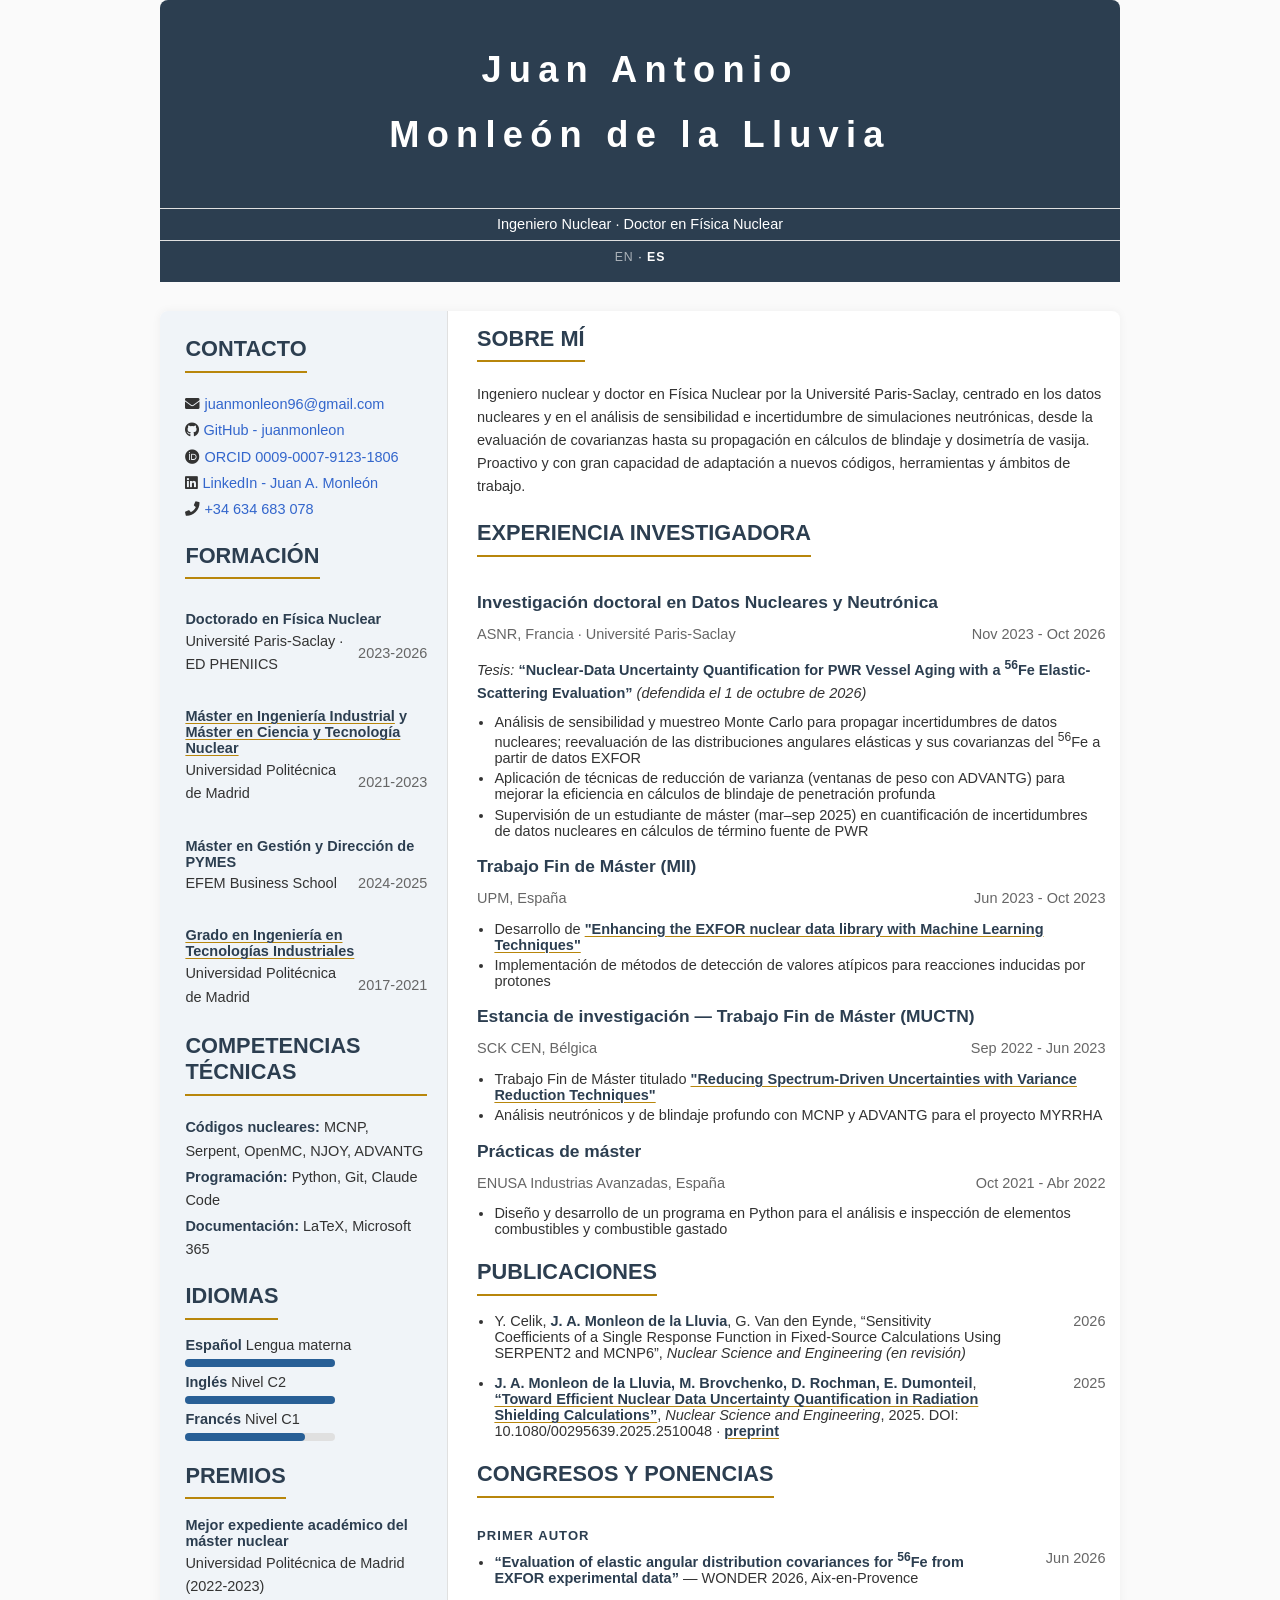
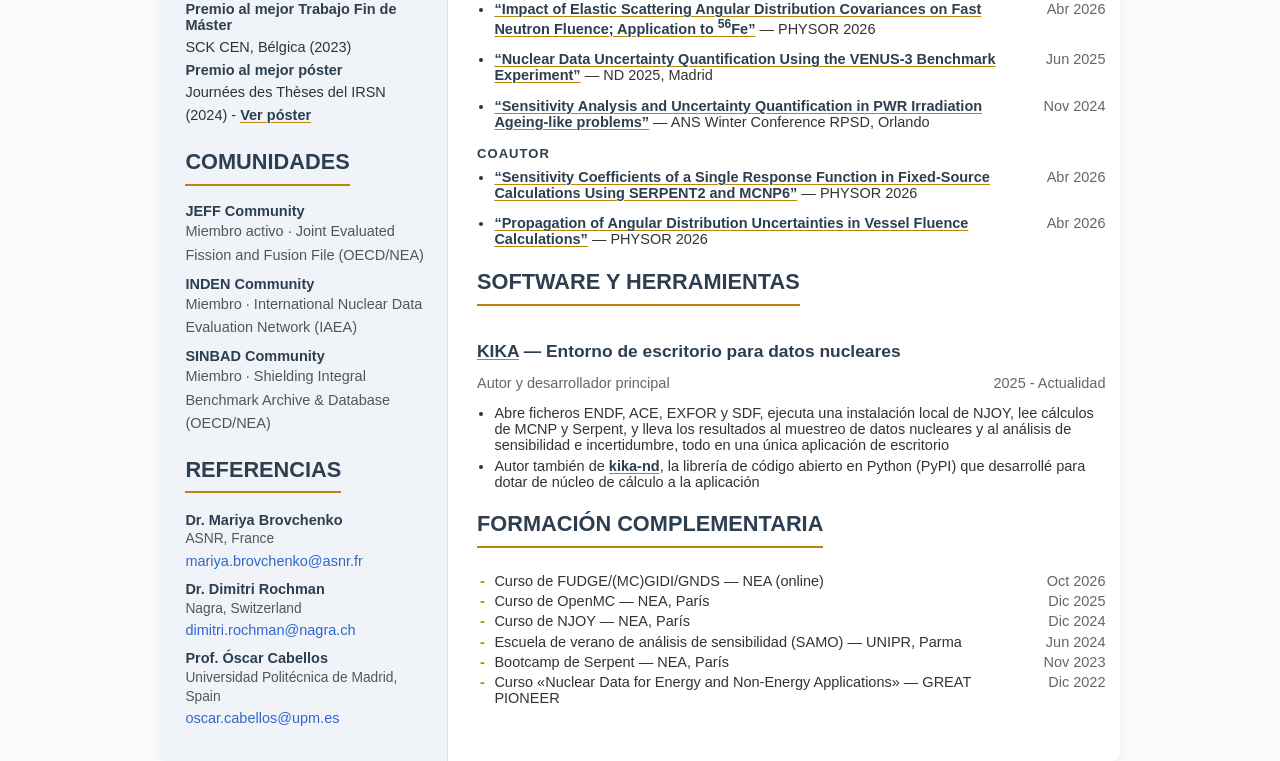
==== index.es.html @ 03c37a69 "Add NSE paper under review and NEA FUDGE course; fix 2025 paper title - Add the SERPENT2 sensitivity" ====
<!DOCTYPE html>
<html lang="es">
	<head>
		<meta charset="utf-8">
		<meta name="viewport" content="width=device-width, initial-scale=1">
		<link href="style.css" rel="stylesheet">
        <link rel="stylesheet" href="https://cdnjs.cloudflare.com/ajax/libs/font-awesome/5.15.4/css/all.min.css">
		<title>Juan Antonio Monleón &ndash; Currículum</title>
	</head>

	<body>
		<header id="header">
			<!-- resume header with your name and title -->
			<h1>
                <strong>Juan Antonio</strong><br>
                Monleón de la Lluvia
            </h1>
			<hr>
			Ingeniero Nuclear &middot; Doctor en Física Nuclear
			<hr>
			<p class="lang-switch no-print"><a href="index.html">EN</a> &middot; <span class="current">ES</span></p>
		</header>
		<main>
			<article id="mainLeft">
				 <section class="contact-section">
					<h2>CONTACTO</h2>
					<p>
						<i class="fa fa-envelope" aria-hidden="true"></i>
						<a href="mailto:juanmonleon96@gmail.com" class="contact-link">juanmonleon96@gmail.com</a>
					</p>
					<p>
						<i class="fab fa-github" aria-hidden="true"></i>
						<a href="https://github.com/juanmonleon" class="contact-link">GitHub - juanmonleon</a>
					</p>
					<p>
						<i class="fab fa-orcid" aria-hidden="true"></i>
						<a href="https://orcid.org/0009-0007-9123-1806" target="_blank" class="contact-link">ORCID 0009-0007-9123-1806</a>
					</p>
					<p>
						<i class="fab fa-linkedin" aria-hidden="true"></i>
						<a href="https://linkedin.com/in/juanantonio-monleondelalluvia" class="contact-link">LinkedIn - Juan A. Monleón</a>
					</p>
					<p>
						<i class="fas fa-phone" aria-hidden="true"></i>
						<a href="tel:+34634683078" class="contact-link">+34 634 683 078</a>
					</p>
				</section>				
                <section class="education-section">
					<h2>FORMACIÓN</h2>
					<div class="education-entry">
						<div class="education-content">
							<h3>Doctorado en Física Nuclear</h3>
							<div class="university-line">
								<p>Universit&eacute; Paris-Saclay &middot; ED PHENIICS</p>
								<p class="education-date">2023-2026</p>
							</div>
						</div>
					</div>

					<div class="education-entry">
						<div class="education-content">
							<h3><a href="files/Monleon_Master_MII_UPM.pdf" target="_blank" class="publication-link">Máster en Ingeniería Industrial</a> y <a href="files/Monleon_Master_MUCTN_UPM.pdf" target="_blank" class="publication-link">Máster en Ciencia y Tecnología Nuclear</a></h3>
							<div class="university-line">
								<p>Universidad Politécnica de Madrid</p>
								<p class="education-date">2021-2023</p>
							</div>
						</div>
					</div>
					
					<div class="education-entry">
						<div class="education-content">
							<h3>Máster en Gestión y Dirección de PYMES</h3>
							<div class="university-line">
								<p>EFEM Business School</p>
								<p class="education-date">2024-2025</p>
							</div>
						</div>
					</div>

					<div class="education-entry">
						<div class="education-content">
							<h3><a href="files/Monleon_Bachelor_GITI_UPM.pdf" target="_blank" class="publication-link">Grado en Ingeniería en Tecnologías Industriales</a></h3>
							<div class="university-line">
								<p>Universidad Politécnica de Madrid</p>
								<p class="education-date">2017-2021</p>
							</div>
						</div>
					</div>
				</section>    
				 <section class="software-section">
					<h2>COMPETENCIAS TÉCNICAS</h2>
					<div class="skills-list">
						<p><strong>Códigos nucleares:</strong> MCNP, Serpent, OpenMC, NJOY, ADVANTG</p>
						<p><strong>Programación:</strong> Python, Git, Claude Code</p>
						<p><strong>Documentación:</strong> LaTeX, Microsoft 365</p>
					</div>
				</section>
                <section class="languages-section">
                    <h2>IDIOMAS</h2>
                    <div class="language-item">
                        <span class="language"><strong>Español</strong></span>
                        <span class="language-level">Lengua materna</span>
                        <div class="language-bar">
                            <div class="language-fill" style="width: 100%;"></div>
                        </div>
                    </div>
                    <div class="language-item">
                        <span class="language"><strong>Inglés</strong></span>
                        <span class="language-level">Nivel C2</span>
                        <div class="language-bar">
                            <div class="language-fill" style="width: 100%;"></div>
                        </div>
                    </div>
                    <div class="language-item">
                        <span class="language"><strong>Francés</strong></span>
                        <span class="language-level">Nivel C1</span>
                        <div class="language-bar">
                            <div class="language-fill" style="width: 80%;"></div>
                        </div>
                    </div>
                </section>        
                <section class="awards-section">
                    <h2>PREMIOS</h2>
                    <div class="award-entry">
                        <span class="award-title"><strong>Mejor expediente académico del máster nuclear</strong></span>
                        <p class="award-info">Universidad Politécnica de Madrid (2022-2023)</p>
                    </div>
                    <div class="award-entry">
                        <span class="award-title"><strong>Premio al mejor Trabajo Fin de Máster</strong></span>
                        <p class="award-info">SCK CEN, Bélgica (2023)</p>
                    </div>
                    <div class="award-entry">
                        <span class="award-title"><strong>Premio al mejor póster</strong></span>
                        <p class="award-info">Journées des Thèses del IRSN (2024) - <a href="files/Monleon_2024_JdT_poster.pdf" target="_blank" class="publication-link">Ver póster</a></p>
                    </div>
                </section>
                <section class="community-section">
                    <h2>COMUNIDADES</h2>
                    <div class="community-entry">
                        <span class="community-title"><strong>JEFF Community</strong></span>
                        <p class="community-info">Miembro activo &middot; Joint Evaluated Fission and Fusion File (OECD/NEA)</p>
                    </div>
                    <div class="community-entry">
                        <span class="community-title"><strong>INDEN Community</strong></span>
                        <p class="community-info">Miembro &middot; International Nuclear Data Evaluation Network (IAEA)</p>
                    </div>
                    <div class="community-entry">
                        <span class="community-title"><strong>SINBAD Community</strong></span>
                        <p class="community-info">Miembro &middot; Shielding Integral Benchmark Archive &amp; Database (OECD/NEA)</p>
                    </div>
                </section>
                <section class="references-section">
                    <h2>REFERENCIAS</h2>
                    <div class="reference-entry">
                        <p class="reference-name"><strong>Dr. Mariya Brovchenko</strong></p>
                        <p class="reference-affiliation">ASNR, France</p>
                        <p class="reference-email"><a href="mailto:mariya.brovchenko@asnr.fr" class="contact-link">mariya.brovchenko@asnr.fr</a></p>
                    </div>
                    <div class="reference-entry">
                        <p class="reference-name"><strong>Dr. Dimitri Rochman</strong></p>
                        <p class="reference-affiliation">Nagra, Switzerland</p>
                        <p class="reference-email"><a href="mailto:dimitri.rochman@nagra.ch" class="contact-link">dimitri.rochman@nagra.ch</a></p>
                    </div>
                    <div class="reference-entry">
                        <p class="reference-name"><strong>Prof. Óscar Cabellos</strong></p>
                        <p class="reference-affiliation">Universidad Politécnica de Madrid, Spain</p>
                        <p class="reference-email"><a href="mailto:oscar.cabellos@upm.es" class="contact-link">oscar.cabellos@upm.es</a></p>
                    </div>
                </section>
			</article>
			<article id="mainRight">
				<section class="about-section">
					<h2>SOBRE MÍ</h2>
					<div class="about-entry">
						 <p>Ingeniero nuclear y doctor en Física Nuclear por la Universit&eacute; Paris-Saclay, centrado en los datos nucleares y en el análisis de sensibilidad e incertidumbre de simulaciones neutrónicas, desde la evaluación de covarianzas hasta su propagación en cálculos de blindaje y dosimetría de vasija. Proactivo y con gran capacidad de adaptación a nuevos códigos, herramientas y ámbitos de trabajo.</p>
					</div>
				</section>
				<section class="work-experience-section">
					<h2>EXPERIENCIA INVESTIGADORA</h2>
					<div class="work-entry">
						<h3>Investigación doctoral en Datos Nucleares y Neutrónica</h3>
						<div class="institution-line">
							<span class="institution-name">ASNR, Francia &middot; Universit&eacute; Paris-Saclay</span>
							<span class="institution-date">Nov 2023 - Oct 2026</span>
						</div>
						<p class="thesis-title"><em>Tesis:</em> <strong>&ldquo;Nuclear-Data Uncertainty Quantification for PWR Vessel Aging with a <sup>56</sup>Fe Elastic-Scattering Evaluation&rdquo;</strong> <em>(defendida el 1 de octubre de 2026)</em></p>
						<ul>
							<li>Análisis de sensibilidad y muestreo Monte Carlo para propagar incertidumbres de datos nucleares; reevaluación de las distribuciones angulares elásticas y sus covarianzas del <sup>56</sup>Fe a partir de datos EXFOR</li>
							<li>Aplicación de técnicas de reducción de varianza (ventanas de peso con ADVANTG) para mejorar la eficiencia en cálculos de blindaje de penetración profunda</li>
							<li>Supervisión de un estudiante de máster (mar–sep 2025) en cuantificación de incertidumbres de datos nucleares en cálculos de término fuente de PWR</li>
						</ul>

						<h3>Trabajo Fin de Máster (MII)</h3>
						<div class="institution-line">
							<span class="institution-name">UPM, España</span>
							<span class="institution-date">Jun 2023 - Oct 2023</span>
						</div>
						<ul>
                            <li>Desarrollo de <strong><a href="files/Monleon_2023_MasterResearch_UPM.pdf" target="_blank" class="publication-link">"Enhancing the EXFOR nuclear data library with Machine Learning Techniques"</a></strong></li>
						    <li>Implementación de métodos de detección de valores atípicos para reacciones inducidas por protones</li>
						</ul>

						<h3>Estancia de investigación &mdash; Trabajo Fin de Máster (MUCTN)</h3>
						<div class="institution-line">
							<span class="institution-name">SCK CEN, Bélgica</span>
							<span class="institution-date">Sep 2022 - Jun 2023</span>
						</div>
						<ul>
							<li>Trabajo Fin de Máster titulado <strong><a href="files/Monleon_2023_MasterThesis_SCK-CEN.pdf" target="_blank" class="publication-link">"Reducing Spectrum-Driven Uncertainties with Variance Reduction Techniques"</a></strong></li>
                            <li>Análisis neutrónicos y de blindaje profundo con MCNP y ADVANTG para el proyecto MYRRHA</li>
						</ul>

						<h3>Prácticas de máster</h3>
						<div class="institution-line">
							<span class="institution-name">ENUSA Industrias Avanzadas, España</span>
							<span class="institution-date">Oct 2021 - Abr 2022</span>
						</div>
						<ul>
							<li>Diseño y desarrollo de un programa en Python para el análisis e inspección de elementos combustibles y combustible gastado</li>
						</ul>
					</div>
				</section>
                <section class="publications-section">
                    <h2>PUBLICACIONES</h2>
                    <div class="publications-entry">
                        <ul class="publications-list">
                            <li>
                                <div class="publication-item">
                                    <div class="publication-content">
                                        Y. Celik, <strong>J. A. Monleon de la Lluvia</strong>, G. Van den Eynde, &ldquo;Sensitivity Coefficients of a Single Response Function in Fixed-Source Calculations Using SERPENT2 and MCNP6&rdquo;, <em>Nuclear Science and Engineering</em> <em>(en revisión)</em>
                                    </div>
                                    <span class="publication-date">2026</span>
                                </div>
                            </li>
                            <li>
                                <div class="publication-item">
                                    <div class="publication-content">
                                        <strong>J. A. Monleon de la Lluvia, M. Brovchenko, D. Rochman, E. Dumonteil</strong>, <a href="https://www.tandfonline.com/doi/full/10.1080/00295639.2025.2510048" target="_blank" class="publication-link">&ldquo;Toward Efficient Nuclear Data Uncertainty Quantification in Radiation Shielding Calculations&rdquo;</a>, <em>Nuclear Science and Engineering</em>, 2025. DOI: 10.1080/00295639.2025.2510048 · <a href="files/Monleon_2025_NSE_preprint.pdf" target="_blank" class="publication-link">preprint</a>
                                    </div>
                                    <span class="publication-date">2025</span>
                                </div>
                            </li>
                        </ul>
                    </div>
                </section>
                <section class="conferences-section">
                    <h2>CONGRESOS Y PONENCIAS</h2>
                    <div class="publications-entry">
                        <p class="subsection-label"><strong>Primer autor</strong></p>
                        <ul class="publications-list">
                            <li>
                                <div class="publication-item">
                                    <div class="publication-content">
                                        <strong>&ldquo;Evaluation of elastic angular distribution covariances for <sup>56</sup>Fe from EXFOR experimental data&rdquo;</strong> — WONDER 2026, Aix-en-Provence
                                    </div>
                                    <span class="publication-date">Jun 2026</span>
                                </div>
                            </li>
                            <li>
                                <div class="publication-item">
                                    <div class="publication-content">
                                        <strong><a href="files/Monleon_2026_PHYSOR_elastic-covariances.pdf" target="_blank" class="publication-link">&ldquo;Impact of Elastic Scattering Angular Distribution Covariances on Fast Neutron Fluence; Application to <sup>56</sup>Fe&rdquo;</a></strong> — PHYSOR 2026
                                    </div>
                                    <span class="publication-date">Abr 2026</span>
                                </div>
                            </li>
                            <li>
                                <div class="publication-item">
                                    <div class="publication-content">
                                        <strong><a href="files/Monleon_2025_ND_conference.pdf" target="_blank" class="publication-link">&ldquo;Nuclear Data Uncertainty Quantification Using the VENUS-3 Benchmark Experiment&rdquo;</a></strong> — ND 2025, Madrid
                                    </div>
                                    <span class="publication-date">Jun 2025</span>
                                </div>
                            </li>
                            <li>
                                <div class="publication-item">
                                    <div class="publication-content">
                                        <strong><a href="files/Monleon_2024_RPSD_conference.pdf" target="_blank" class="publication-link">&ldquo;Sensitivity Analysis and Uncertainty Quantification in PWR Irradiation Ageing-like problems&rdquo;</a></strong> — ANS Winter Conference RPSD, Orlando
                                    </div>
                                    <span class="publication-date">Nov 2024</span>
                                </div>
                            </li>
                        </ul>
                        <p class="subsection-label"><strong>Coautor</strong></p>
                        <ul class="publications-list">
                            <li>
                                <div class="publication-item">
                                    <div class="publication-content">
                                        <a href="files/Monleon_2026_PHYSOR_sensitivity-coefficients.pdf" target="_blank" class="publication-link">&ldquo;Sensitivity Coefficients of a Single Response Function in Fixed-Source Calculations Using SERPENT2 and MCNP6&rdquo;</a> — PHYSOR 2026
                                    </div>
                                    <span class="publication-date">Abr 2026</span>
                                </div>
                            </li>
                            <li>
                                <div class="publication-item">
                                    <div class="publication-content">
                                        <a href="files/Monleon_2026_PHYSOR_angular-uncertainties.pdf" target="_blank" class="publication-link">&ldquo;Propagation of Angular Distribution Uncertainties in Vessel Fluence Calculations&rdquo;</a> — PHYSOR 2026
                                    </div>
                                    <span class="publication-date">Abr 2026</span>
                                </div>
                            </li>
                        </ul>
                    </div>
                </section>
                <section class="software-tools-section">
                    <h2>SOFTWARE Y HERRAMIENTAS</h2>
                    <div class="work-entry">
                        <h3><a href="https://kika-app.com/" target="_blank" class="publication-link">KIKA</a> — Entorno de escritorio para datos nucleares</h3>
                        <div class="institution-line">
                            <span class="institution-name">Autor y desarrollador principal</span>
                            <span class="institution-date">2025 - Actualidad</span>
                        </div>
                        <ul>
                            <li>Abre ficheros ENDF, ACE, EXFOR y SDF, ejecuta una instalación local de NJOY, lee cálculos de MCNP y Serpent, y lleva los resultados al muestreo de datos nucleares y al análisis de sensibilidad e incertidumbre, todo en una única aplicación de escritorio</li>
                            <li>Autor también de <strong><a href="https://github.com/juanmonleon/kika" target="_blank" class="publication-link">kika-nd</a></strong>, la librería de código abierto en Python (PyPI) que desarrollé para dotar de núcleo de cálculo a la aplicación</li>
                        </ul>
                    </div>
                </section>
                <section class="training-section">
                    <h2>FORMACIÓN COMPLEMENTARIA</h2>
                    <ul class="training-list">
                        <li>
                            <div class="training-item">
                                <span class="training-content">Curso de FUDGE/(MC)GIDI/GNDS — NEA (online)</span>
                                <span class="training-date">Oct 2026</span>
                            </div>
                        </li>
                        <li>
                            <div class="training-item">
                                <span class="training-content">Curso de OpenMC — NEA, París</span>
                                <span class="training-date">Dic 2025</span>
                            </div>
                        </li>
                        <li>
                            <div class="training-item">
                                <span class="training-content">Curso de NJOY — NEA, París</span>
                                <span class="training-date">Dic 2024</span>
                            </div>
                        </li>
                        <li>
                            <div class="training-item">
                                <span class="training-content">Escuela de verano de análisis de sensibilidad (SAMO) — UNIPR, Parma</span>
                                <span class="training-date">Jun 2024</span>
                            </div>
                        </li>
                        <li>
                            <div class="training-item">
                                <span class="training-content">Bootcamp de Serpent — NEA, París</span>
                                <span class="training-date">Nov 2023</span>
                            </div>
                        </li>
                        <li>
                            <div class="training-item">
                                <span class="training-content">Curso &laquo;Nuclear Data for Energy and Non-Energy Applications&raquo; — GREAT PIONEER</span>
                                <span class="training-date">Dic 2022</span>
                            </div>
                        </li>
                    </ul>
                </section>
            </article>
        </main>
    </body>
</html>
---- style.css ----
:root {
    --accent: #b8860b; /* muted goldenrod — sparingly used against the primary navy */
    --navy: #2c3e50;
}

body {
    font-family: 'Segoe UI', Tahoma, Geneva, Verdana, sans-serif;
    font-size: 14.5px;
    max-width: 960px;
    margin: auto;
    background-color: #fafafa; /* Light Gray background for the whole page */
    color: #333333; /* Dark Gray text for better readability */
    -webkit-print-color-adjust: exact;
    print-color-adjust: exact;
}

/* Tighter body size for print: 13px is comfortable on screen but oversized on A4 */
@media print {
    body {
        font-size: 11px;
    }
}

h1 {
    font-size: 2.5em;
    letter-spacing: .2em;
    padding-top: 0.2em;
    padding-bottom: 0.7em;
    color: #ffffff; /* Navy color for main headings */
    line-height: 1.3;
}

h1 br {
    margin-bottom: 0.5em; 
    display: block;       
    content: "";          
}

h1 strong {
    font-weight: 800;  /* Make the bold part more prominent */
    color: #ffffff;
}

/* Language switcher in the header */
.lang-switch {
    font-size: 0.85em;
    letter-spacing: 0.08em;
    margin: 0.5em 0 0;
    color: #ffffff;
}

.lang-switch a {
    color: rgba(255, 255, 255, 0.6);
    text-decoration: none;
}

.lang-switch a:hover {
    text-decoration: underline;
}

.lang-switch .current {
    color: #ffffff;
    font-weight: bold;
}

/* Consistent h2 Styling */
h2 {
    font-size: 1.5em;
    padding-bottom: 0.4em;
    color: #2c3e50; /* Navy color for subheadings */
    margin-top: 0; /* Reset top margin */
    margin-bottom: 0.8em; /* Consistent bottom margin */
    border-bottom: 2px solid var(--accent); /* accent underline */
    display: inline-block;
}


h3 {
    font-size: 1em;
    padding-bottom: 0em;
    font-weight: bold;
    color: #2c3e50; /* Navy color for section titles */
}

.work-entry h3 {
    font-size: 1.2em; 
}

main { 
    display: grid;
    grid-template-columns: 30% 70%;
    margin-top: 2em;
    background-color: #ffffff; /* White background for main content */
    box-shadow: 0 0 10px rgba(0, 0, 0, 0.05); 
    border-radius: 8px; 
    overflow: hidden; /* Ensures child elements respect border radius */
    -webkit-print-color-adjust: exact;
    print-color-adjust: exact;
}

header {
    text-align: center;
    margin: 0;
    padding: 1em 0;
    background-color: #2c3e50; /* Navy background for the header */
    color: #ffffff; /* White text for contrast */
    border-radius: 8px 8px 0 0; /* Rounded top corners */
    -webkit-print-color-adjust: exact;
    print-color-adjust: exact;
}

section {
    margin: 0 1em 1.5em 2em;
}

/* The generic 2em left margin costs too much of a 30%-wide column */
#mainLeft section {
    margin-left: 1em;
    margin-right: 0.6em;
}

/* Dates in the narrow column don't need the same reserved width as the right one */
#mainLeft .education-date {
    min-width: 74px;
    white-space: nowrap;
}

#mainLeft > section:first-of-type,
#mainRight > section:first-of-type {
    margin-top: 1em;
}

.subsection-label {
    color: var(--navy);
    text-transform: uppercase;
    letter-spacing: 0.08em;
    font-size: 0.9em;
    margin: 0.8em 0 0.3em;
}

/* Community & Memberships entries (left column) */
.community-entry {
    margin-bottom: 0.6em;
}
.community-entry .community-info {
    margin: 0.1em 0 0;
    color: #555;
}

/* References — stacked entries in the left column */
.reference-entry {
    margin-bottom: 0.6em;
}
.reference-entry p {
    margin: 0;
    line-height: 1.35;
}
.reference-entry .reference-affiliation {
    color: #555;
    font-size: 0.95em;
}
.reference-entry .reference-email {
    margin-top: 0.2em;
    word-break: break-all;
}

#mainLeft {
    border-right: 1px solid #e0e0e0; /* Light gray border */
    background-color: #f0f4f8; /* Soft blue background for the left sidebar */
    padding: 0.75em;
    -webkit-print-color-adjust: exact;
    print-color-adjust: exact;
}

a.publication-link {
    color: #2c3e50; /* Navy color for links */
    text-decoration: underline;
    text-decoration-color: var(--accent);
    text-decoration-thickness: 1px;
    text-underline-offset: 2px;
    font-weight: bold;
}
a.publication-link:hover {
    text-decoration: underline;
}

a.contact-link {
    color: #3366CC;
    text-decoration: none;
}
a.contact-link:hover {
    text-decoration: underline;
}

hr {
    border: none;
    background-color: #e0e0e0; /* Light gray line */
    height: 1px;
}

p {
    margin: .2em 0;
    line-height: 1.6; /* Improved readability */
}

strong {
    color: #2c3e50; /* Navy color for bold text */
}

code {
    font-family: 'Consolas', 'Menlo', 'Courier New', monospace;
    font-size: 0.92em;
    background-color: rgba(184, 134, 11, 0.08);
    padding: 0 0.25em;
    border-radius: 3px;
}

/* List Styling */
ul {
    padding-left: 1.2em;
    margin: 0.5em 0;
}

ul li {
    list-style-type: disc;  /* Default bullet points for all lists */
    margin-bottom: 0.3em;
}

.training-list li {
    list-style-type: none;
    position: relative;
}

.training-list li:before {
    content: "-";
    position: absolute;
    left: -1em;
    color: var(--accent);
    font-weight: bold;
}

.publications-list {
    margin: 0;
    padding-left: 1.2em;
}

.publications-list li {
    margin-bottom: 1em;
}

/* Add CSS classes for language bars */
.language-bar {
    background-color: #e0e0e0;
    border-radius: 5px;
    height: 8px;
    width: 150px;
    margin-top: 0.4em;
    margin-bottom: 0.5em;
    position: relative;
    display: block; /* Ensure the bar is displayed as a block element */
}
.language-fill {
    background-color: #285f96;
    border-radius: 5px;
    height: 100%; 
    position: absolute; /* Position inside the parent bar */
    left: 0;
    top: 0;
}

/* Education section styling */
.education-entry {
    margin-bottom: 1em;
}

.university-line {
    display: flex;
    justify-content: space-between;
    align-items: center;
    margin-top: -0.2em;  /* Pull university line slightly up */
}

.education-date {
    color: #666;
    min-width: 85px;
    text-align: right;
    white-space: nowrap;
}

/* Education section styling */
.education-entry {
    display: flex;
    justify-content: space-between;
    align-items: flex-start;
    margin-bottom: 1em;
}

.education-entry .education-content {
    flex: 1;
}

.education-entry .education-date {
    min-width: 85px;
    text-align: right;
    color: #666;
}

.education-entry .education-content h3 {
    margin-bottom: 0.2em;  /* Reduce space between title and university line */
}

/* Training section styling */
.training-item {
    display: flex;
    justify-content: space-between;
    align-items: flex-start;
    width: 100%;
}

.training-content {
    flex: 1;
    padding-right: 1em;
}

.training-date {
    color: #666;
    min-width: 85px;
    text-align: right;
    white-space: nowrap;
}

/* Work Experience section styling */
.institution-line {
    display: flex;
    justify-content: space-between;
    align-items: center;
    margin-top: -0.3em;  /* Reduce space after h3 */
    margin-bottom: 1em;  /* Increase space before bullet points */
}

.institution-name,
.institution-date {
    color: #666;
}

.institution-date {
    min-width: 140px;
    text-align: right;
    white-space: nowrap;
}

.work-entry ul {
    margin-bottom: 1em;  /* Space after each list */
}

.thesis-title {
    margin: 0 0 0.6em 0;
    color: #333;
}

.work-entry h3:not(:first-of-type) {
    margin-top: 1em;  /* Add space before each h3 except the first one */
}

/* Publications section styling */
.publication-item {
    display: flex;
    justify-content: space-between;
    align-items: flex-start;
    margin-bottom: 1em;
}

.publication-content {
    flex: 1;
    padding-right: 1em;
}

.publication-date {
    color: #666;
    min-width: 85px;
    text-align: right;
    white-space: nowrap;
}

/* Ensure background colors are printed */
body, 
header, 
#mainLeft, 
main, 
section, 
h1, 
h2, 
h3, 
p, 
ul, 
li, 
a {
    -webkit-print-color-adjust: exact; /* For WebKit-based browsers */
    print-color-adjust: exact; /* Standard property */
}

/* Responsive Design */
@media screen and (max-width: 768px) {
    main {
        grid-template-columns: 1fr;
    }
    #mainLeft {
        border-right: none;
        border-bottom: 1px solid #e0e0e0;
    }
}

/* Print-Specific Styles */
@media print {
    body {
        background-color: #fafafa; /* Retain original background color */
        color: #000000; /* Ensure text is black for better print readability */
        -webkit-print-color-adjust: exact;
        print-color-adjust: exact;
    }

    main {
        grid-template-columns: 35% 65% !important; /* Maintain two columns */
        box-shadow: none; /* Remove shadows for print */
        border-radius: 0; /* Remove border radius for print */
    }

    #mainLeft {
        border-right: 1px solid #e0e0e0; /* Light gray border */
        background-color: #f0f4f8; /* Soft blue background for the left sidebar */
        padding: 1em;
    }

    header {
        background-color: #2c3e50 !important; /* Retain original background */
        border-radius: 0; /* Remove rounded corners */
    }

    /* Let large blocks paginate; only keep small logical units together. */
    .education-entry,
    .award-entry,
    .community-entry,
    .publication-item,
    .training-item,
    .reference-entry {
        page-break-inside: avoid;
    }

    /* Small sections that shouldn't split a heading from its content */
    .publications-section,
    .software-tools-section,
    .references-section {
        page-break-inside: avoid;
    }

    /* A sidebar section is short enough to always travel as one block:
       splitting one leaves an orphan heading and a half-drawn language bar. */
    #mainLeft section,
    .language-item,
    .work-entry {
        page-break-inside: avoid;
        break-inside: avoid;
    }

    /* Keep section/subsection titles with the content that follows */
    h2,
    h3,
    .subsection-label {
        page-break-after: avoid;
        break-after: avoid;
    }

    /* Don't clip the grid when paginating; let content flow naturally across pages */
    main {
        overflow: visible !important;
    }

    /* Uniform Link Colors in Print */
    a.publication-link{
        color: #2c3e50 !important; /* Ensure color is consistent in print */
        text-decoration: underline;
        text-decoration-color: var(--accent);
    }

    a.contact-link {
        color: #3366CC !important; /* Ensure color is consistent in print */
        text-decoration: none;
    }

    /* Optional: Hide elements that are unnecessary for print */
    .no-print {
        display: none;
    }

    /* Reduce spacing between h2 and content in right column */
    #mainRight h2 {
        padding-bottom: 0.5em;  /* Reduce from 1em to 0.5em */
        margin-bottom: 0.2em;   /* Tighter margin */
    }

    /* Ensure proper spacing between sections */
    #mainRight section {
        margin-bottom: 1.5em;     /* Slightly reduced section spacing */
    }

}
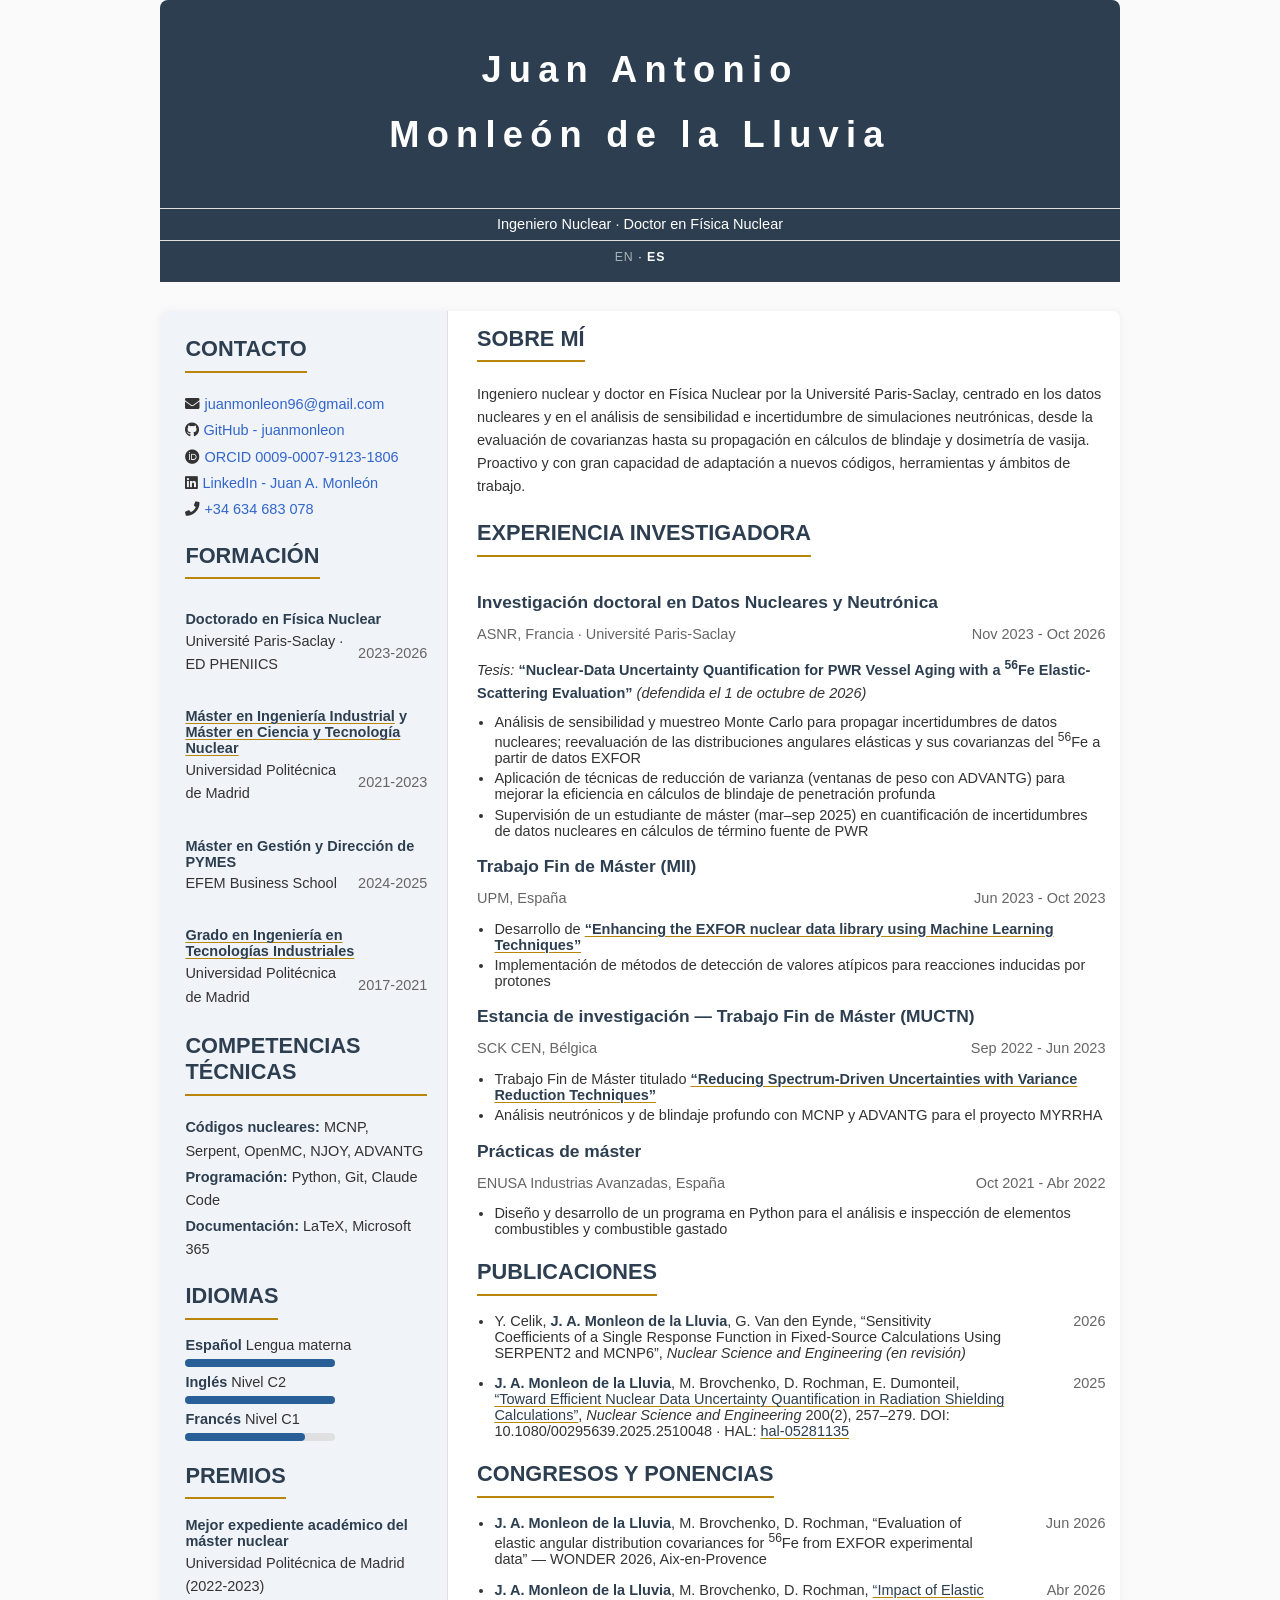
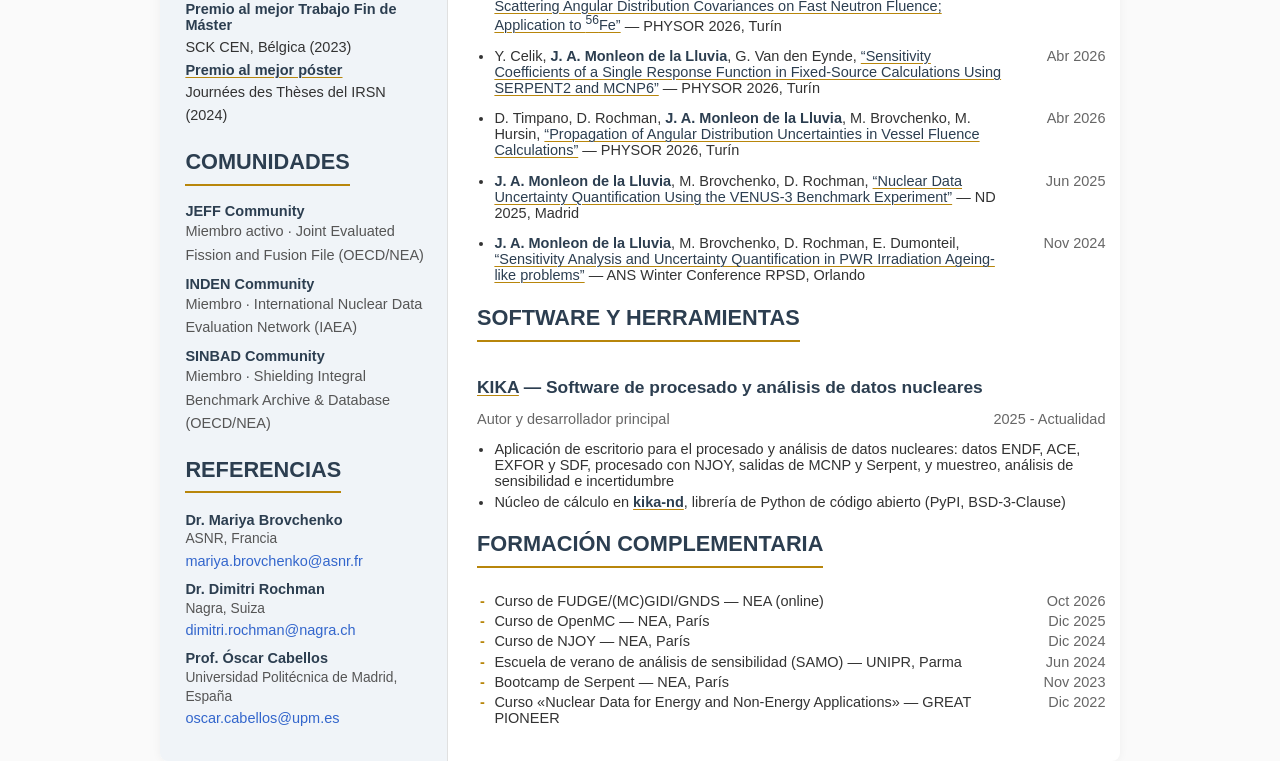
==== commit 265bf335: "Consistent publication formatting, working PDF links, HAL full text - Bold only my name in publicati" ====
--- a/index.es.html
+++ b/index.es.html
@@ -30,7 +30,7 @@
 					</p>
 					<p>
 						<i class="fab fa-github" aria-hidden="true"></i>
-						<a href="https://github.com/juanmonleon" class="contact-link">GitHub - juanmonleon</a>
+						<a href="https://github.com/juanmonleon" target="_blank" class="contact-link">GitHub - juanmonleon</a>
 					</p>
 					<p>
 						<i class="fab fa-orcid" aria-hidden="true"></i>
@@ -38,7 +38,7 @@
 					</p>
 					<p>
 						<i class="fab fa-linkedin" aria-hidden="true"></i>
-						<a href="https://linkedin.com/in/juanantonio-monleondelalluvia" class="contact-link">LinkedIn - Juan A. Monleón</a>
+						<a href="https://linkedin.com/in/juanantonio-monleondelalluvia" target="_blank" class="contact-link">LinkedIn - Juan A. Monleón</a>
 					</p>
 					<p>
 						<i class="fas fa-phone" aria-hidden="true"></i>
@@ -130,8 +130,8 @@
                         <p class="award-info">SCK CEN, Bélgica (2023)</p>
                     </div>
                     <div class="award-entry">
-                        <span class="award-title"><strong>Premio al mejor póster</strong></span>
-                        <p class="award-info">Journées des Thèses del IRSN (2024) - <a href="files/Monleon_2024_JdT_poster.pdf" target="_blank" class="publication-link">Ver póster</a></p>
+                        <span class="award-title"><strong><a href="files/Monleon_2024_JdT_poster.pdf" target="_blank" class="publication-link">Premio al mejor póster</a></strong></span>
+                        <p class="award-info">Journées des Thèses del IRSN (2024)</p>
                     </div>
                 </section>
                 <section class="community-section">
@@ -153,17 +153,17 @@
                     <h2>REFERENCIAS</h2>
                     <div class="reference-entry">
                         <p class="reference-name"><strong>Dr. Mariya Brovchenko</strong></p>
-                        <p class="reference-affiliation">ASNR, France</p>
+                        <p class="reference-affiliation">ASNR, Francia</p>
                         <p class="reference-email"><a href="mailto:mariya.brovchenko@asnr.fr" class="contact-link">mariya.brovchenko@asnr.fr</a></p>
                     </div>
                     <div class="reference-entry">
                         <p class="reference-name"><strong>Dr. Dimitri Rochman</strong></p>
-                        <p class="reference-affiliation">Nagra, Switzerland</p>
+                        <p class="reference-affiliation">Nagra, Suiza</p>
                         <p class="reference-email"><a href="mailto:dimitri.rochman@nagra.ch" class="contact-link">dimitri.rochman@nagra.ch</a></p>
                     </div>
                     <div class="reference-entry">
                         <p class="reference-name"><strong>Prof. Óscar Cabellos</strong></p>
-                        <p class="reference-affiliation">Universidad Politécnica de Madrid, Spain</p>
+                        <p class="reference-affiliation">Universidad Politécnica de Madrid, España</p>
                         <p class="reference-email"><a href="mailto:oscar.cabellos@upm.es" class="contact-link">oscar.cabellos@upm.es</a></p>
                     </div>
                 </section>
@@ -196,7 +196,7 @@
 							<span class="institution-date">Jun 2023 - Oct 2023</span>
 						</div>
 						<ul>
-                            <li>Desarrollo de <strong><a href="files/Monleon_2023_MasterResearch_UPM.pdf" target="_blank" class="publication-link">"Enhancing the EXFOR nuclear data library with Machine Learning Techniques"</a></strong></li>
+                            <li>Desarrollo de <strong><a href="files/Monleon_2023_MasterResearch_UPM.pdf" target="_blank" class="publication-link">&ldquo;Enhancing the EXFOR nuclear data library using Machine Learning Techniques&rdquo;</a></strong></li>
 						    <li>Implementación de métodos de detección de valores atípicos para reacciones inducidas por protones</li>
 						</ul>
 
@@ -206,7 +206,7 @@
 							<span class="institution-date">Sep 2022 - Jun 2023</span>
 						</div>
 						<ul>
-							<li>Trabajo Fin de Máster titulado <strong><a href="files/Monleon_2023_MasterThesis_SCK-CEN.pdf" target="_blank" class="publication-link">"Reducing Spectrum-Driven Uncertainties with Variance Reduction Techniques"</a></strong></li>
+							<li>Trabajo Fin de Máster titulado <strong><a href="files/Monleon_2023_MasterThesis_SCK-CEN.pdf" target="_blank" class="publication-link">&ldquo;Reducing Spectrum-Driven Uncertainties with Variance Reduction Techniques&rdquo;</a></strong></li>
                             <li>Análisis neutrónicos y de blindaje profundo con MCNP y ADVANTG para el proyecto MYRRHA</li>
 						</ul>
 
@@ -235,7 +235,7 @@
                             <li>
                                 <div class="publication-item">
                                     <div class="publication-content">
-                                        <strong>J. A. Monleon de la Lluvia, M. Brovchenko, D. Rochman, E. Dumonteil</strong>, <a href="https://www.tandfonline.com/doi/full/10.1080/00295639.2025.2510048" target="_blank" class="publication-link">&ldquo;Toward Efficient Nuclear Data Uncertainty Quantification in Radiation Shielding Calculations&rdquo;</a>, <em>Nuclear Science and Engineering</em>, 2025. DOI: 10.1080/00295639.2025.2510048 · <a href="files/Monleon_2025_NSE_preprint.pdf" target="_blank" class="publication-link">preprint</a>
+                                        <strong>J. A. Monleon de la Lluvia</strong>, M. Brovchenko, D. Rochman, E. Dumonteil, <a href="https://www.tandfonline.com/doi/full/10.1080/00295639.2025.2510048" target="_blank" class="publication-link">&ldquo;Toward Efficient Nuclear Data Uncertainty Quantification in Radiation Shielding Calculations&rdquo;</a>, <em>Nuclear Science and Engineering</em> 200(2), 257&ndash;279. DOI: 10.1080/00295639.2025.2510048 · HAL: <a href="https://hal.science/hal-05281135" target="_blank" class="publication-link">hal-05281135</a>
                                     </div>
                                     <span class="publication-date">2025</span>
                                 </div>
@@ -246,12 +246,11 @@
                 <section class="conferences-section">
                     <h2>CONGRESOS Y PONENCIAS</h2>
                     <div class="publications-entry">
-                        <p class="subsection-label"><strong>Primer autor</strong></p>
                         <ul class="publications-list">
                             <li>
                                 <div class="publication-item">
                                     <div class="publication-content">
-                                        <strong>&ldquo;Evaluation of elastic angular distribution covariances for <sup>56</sup>Fe from EXFOR experimental data&rdquo;</strong> — WONDER 2026, Aix-en-Provence
+                                        <strong>J. A. Monleon de la Lluvia</strong>, M. Brovchenko, D. Rochman, &ldquo;Evaluation of elastic angular distribution covariances for <sup>56</sup>Fe from EXFOR experimental data&rdquo; — WONDER 2026, Aix-en-Provence
                                     </div>
                                     <span class="publication-date">Jun 2026</span>
                                 </div>
@@ -259,7 +258,7 @@
                             <li>
                                 <div class="publication-item">
                                     <div class="publication-content">
-                                        <strong><a href="files/Monleon_2026_PHYSOR_elastic-covariances.pdf" target="_blank" class="publication-link">&ldquo;Impact of Elastic Scattering Angular Distribution Covariances on Fast Neutron Fluence; Application to <sup>56</sup>Fe&rdquo;</a></strong> — PHYSOR 2026
+                                        <strong>J. A. Monleon de la Lluvia</strong>, M. Brovchenko, D. Rochman, <a href="files/Monleon_2026_PHYSOR_elastic-covariances.pdf" target="_blank" class="publication-link">&ldquo;Impact of Elastic Scattering Angular Distribution Covariances on Fast Neutron Fluence; Application to <sup>56</sup>Fe&rdquo;</a> — PHYSOR 2026, Turín
                                     </div>
                                     <span class="publication-date">Abr 2026</span>
                                 </div>
@@ -267,7 +266,23 @@
                             <li>
                                 <div class="publication-item">
                                     <div class="publication-content">
-                                        <strong><a href="files/Monleon_2025_ND_conference.pdf" target="_blank" class="publication-link">&ldquo;Nuclear Data Uncertainty Quantification Using the VENUS-3 Benchmark Experiment&rdquo;</a></strong> — ND 2025, Madrid
+                                        Y. Celik, <strong>J. A. Monleon de la Lluvia</strong>, G. Van den Eynde, <a href="files/Monleon_2026_PHYSOR_sensitivity-coefficients.pdf" target="_blank" class="publication-link">&ldquo;Sensitivity Coefficients of a Single Response Function in Fixed-Source Calculations Using SERPENT2 and MCNP6&rdquo;</a> — PHYSOR 2026, Turín
+                                    </div>
+                                    <span class="publication-date">Abr 2026</span>
+                                </div>
+                            </li>
+                            <li>
+                                <div class="publication-item">
+                                    <div class="publication-content">
+                                        D. Timpano, D. Rochman, <strong>J. A. Monleon de la Lluvia</strong>, M. Brovchenko, M. Hursin, <a href="files/Monleon_2026_PHYSOR_angular-uncertainties.pdf" target="_blank" class="publication-link">&ldquo;Propagation of Angular Distribution Uncertainties in Vessel Fluence Calculations&rdquo;</a> — PHYSOR 2026, Turín
+                                    </div>
+                                    <span class="publication-date">Abr 2026</span>
+                                </div>
+                            </li>
+                            <li>
+                                <div class="publication-item">
+                                    <div class="publication-content">
+                                        <strong>J. A. Monleon de la Lluvia</strong>, M. Brovchenko, D. Rochman, <a href="files/Monleon_2025_ND_conference.pdf" target="_blank" class="publication-link">&ldquo;Nuclear Data Uncertainty Quantification Using the VENUS-3 Benchmark Experiment&rdquo;</a> — ND 2025, Madrid
                                     </div>
                                     <span class="publication-date">Jun 2025</span>
                                 </div>
@@ -275,28 +290,9 @@
                             <li>
                                 <div class="publication-item">
                                     <div class="publication-content">
-                                        <strong><a href="files/Monleon_2024_RPSD_conference.pdf" target="_blank" class="publication-link">&ldquo;Sensitivity Analysis and Uncertainty Quantification in PWR Irradiation Ageing-like problems&rdquo;</a></strong> — ANS Winter Conference RPSD, Orlando
+                                        <strong>J. A. Monleon de la Lluvia</strong>, M. Brovchenko, D. Rochman, E. Dumonteil, <a href="files/Monleon_2024_RPSD_conference.pdf" target="_blank" class="publication-link">&ldquo;Sensitivity Analysis and Uncertainty Quantification in PWR Irradiation Ageing-like problems&rdquo;</a> — ANS Winter Conference RPSD, Orlando
                                     </div>
                                     <span class="publication-date">Nov 2024</span>
-                                </div>
-                            </li>
-                        </ul>
-                        <p class="subsection-label"><strong>Coautor</strong></p>
-                        <ul class="publications-list">
-                            <li>
-                                <div class="publication-item">
-                                    <div class="publication-content">
-                                        <a href="files/Monleon_2026_PHYSOR_sensitivity-coefficients.pdf" target="_blank" class="publication-link">&ldquo;Sensitivity Coefficients of a Single Response Function in Fixed-Source Calculations Using SERPENT2 and MCNP6&rdquo;</a> — PHYSOR 2026
-                                    </div>
-                                    <span class="publication-date">Abr 2026</span>
-                                </div>
-                            </li>
-                            <li>
-                                <div class="publication-item">
-                                    <div class="publication-content">
-                                        <a href="files/Monleon_2026_PHYSOR_angular-uncertainties.pdf" target="_blank" class="publication-link">&ldquo;Propagation of Angular Distribution Uncertainties in Vessel Fluence Calculations&rdquo;</a> — PHYSOR 2026
-                                    </div>
-                                    <span class="publication-date">Abr 2026</span>
                                 </div>
                             </li>
                         </ul>
@@ -305,14 +301,14 @@
                 <section class="software-tools-section">
                     <h2>SOFTWARE Y HERRAMIENTAS</h2>
                     <div class="work-entry">
-                        <h3><a href="https://kika-app.com/" target="_blank" class="publication-link">KIKA</a> — Entorno de escritorio para datos nucleares</h3>
+                        <h3><a href="https://kika-app.com/" target="_blank" class="publication-link">KIKA</a> — Software de procesado y análisis de datos nucleares</h3>
                         <div class="institution-line">
                             <span class="institution-name">Autor y desarrollador principal</span>
                             <span class="institution-date">2025 - Actualidad</span>
                         </div>
                         <ul>
-                            <li>Abre ficheros ENDF, ACE, EXFOR y SDF, ejecuta una instalación local de NJOY, lee cálculos de MCNP y Serpent, y lleva los resultados al muestreo de datos nucleares y al análisis de sensibilidad e incertidumbre, todo en una única aplicación de escritorio</li>
-                            <li>Autor también de <strong><a href="https://github.com/juanmonleon/kika" target="_blank" class="publication-link">kika-nd</a></strong>, la librería de código abierto en Python (PyPI) que desarrollé para dotar de núcleo de cálculo a la aplicación</li>
+                            <li>Aplicación de escritorio para el procesado y análisis de datos nucleares: datos ENDF, ACE, EXFOR y SDF, procesado con NJOY, salidas de MCNP y Serpent, y muestreo, análisis de sensibilidad e incertidumbre</li>
+                            <li>Núcleo de cálculo en <strong><a href="https://github.com/juanmonleon/kika" target="_blank" class="publication-link">kika-nd</a></strong>, librería de Python de código abierto (PyPI, BSD-3-Clause)</li>
                         </ul>
                     </div>
                 </section>
--- a/style.css
+++ b/style.css
@@ -179,6 +179,10 @@
     text-decoration-thickness: 1px;
     text-underline-offset: 2px;
     font-weight: bold;
+}
+/* In publication/conference lists only the author's own name is bold */
+.publication-content a.publication-link {
+    font-weight: normal;
 }
 a.publication-link:hover {
     text-decoration: underline;
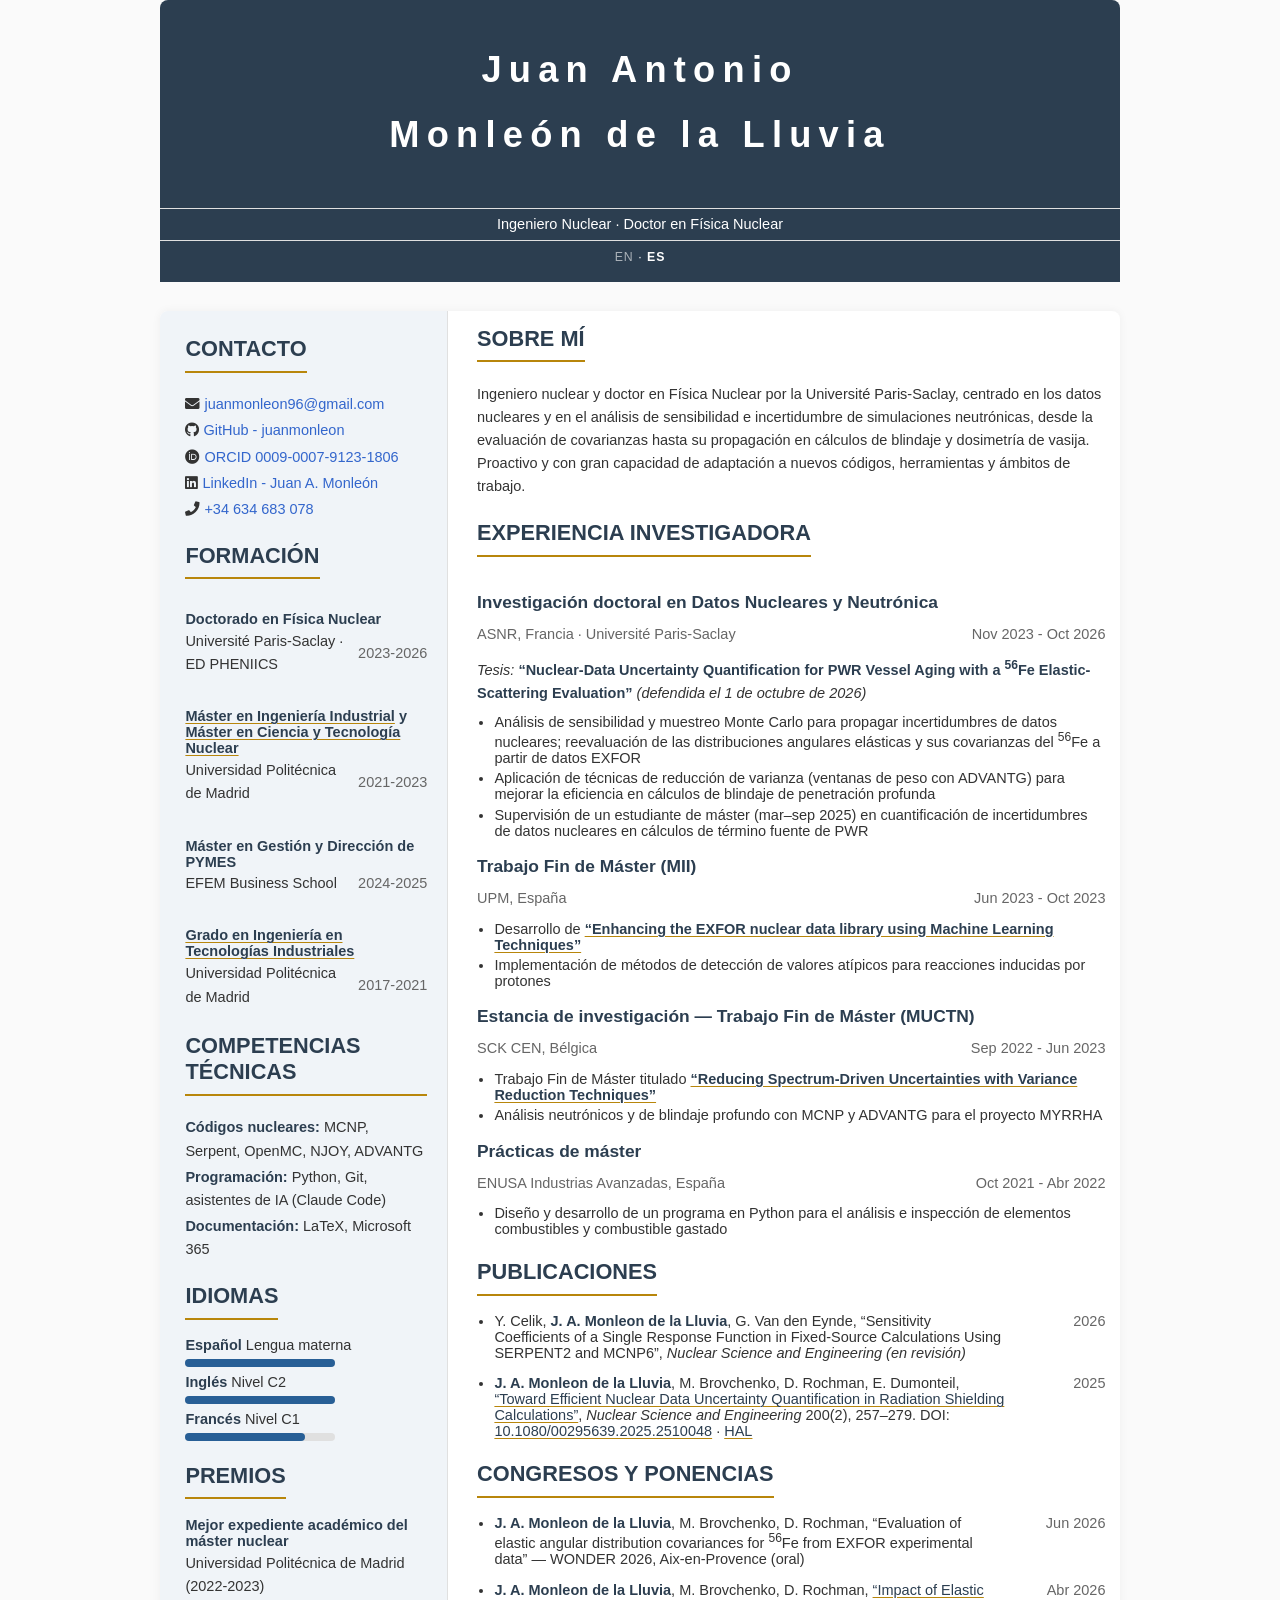
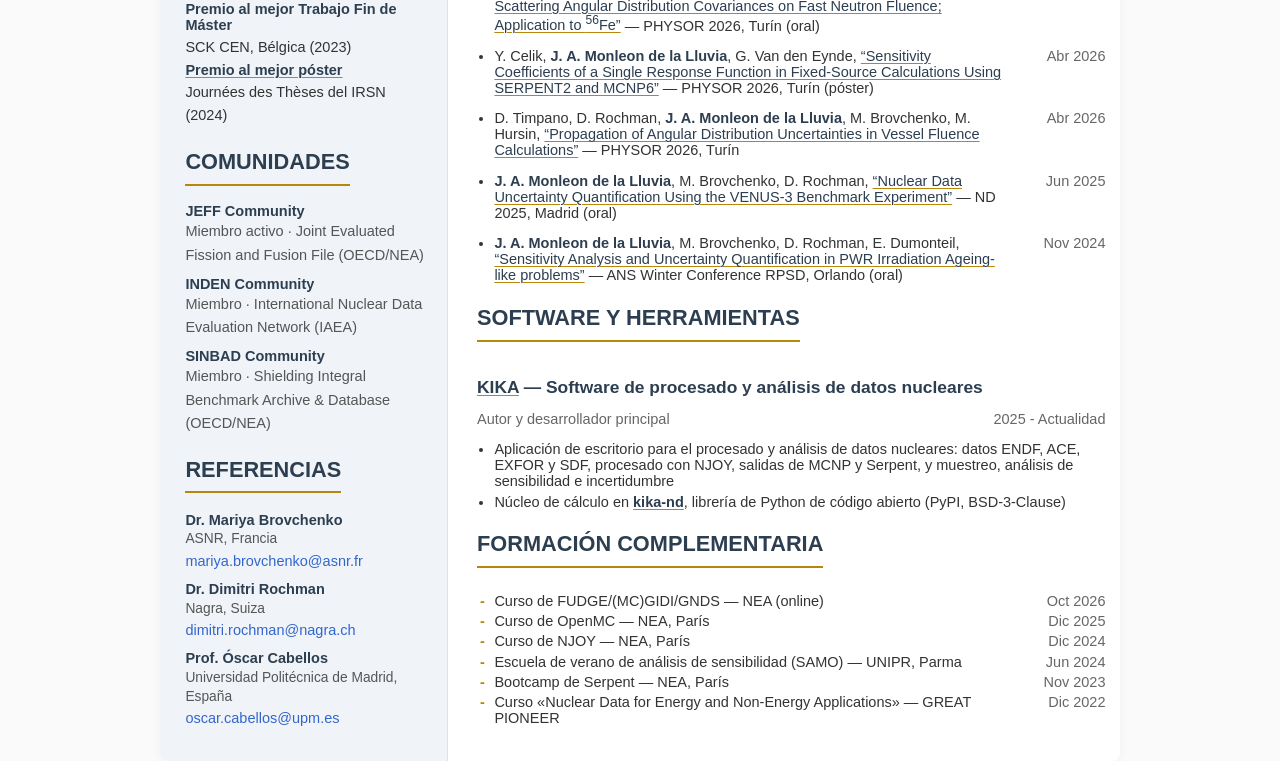
==== commit 379b3f67: "Link the NSE DOI, mark oral/poster talks, describe AI coding tools Co-Authored-By: Claude Opus 5.5 <" ====
--- a/index.es.html
+++ b/index.es.html
@@ -91,7 +91,7 @@
 					<h2>COMPETENCIAS TÉCNICAS</h2>
 					<div class="skills-list">
 						<p><strong>Códigos nucleares:</strong> MCNP, Serpent, OpenMC, NJOY, ADVANTG</p>
-						<p><strong>Programación:</strong> Python, Git, Claude Code</p>
+						<p><strong>Programación:</strong> Python, Git, asistentes de IA (Claude Code)</p>
 						<p><strong>Documentación:</strong> LaTeX, Microsoft 365</p>
 					</div>
 				</section>
@@ -235,7 +235,7 @@
                             <li>
                                 <div class="publication-item">
                                     <div class="publication-content">
-                                        <strong>J. A. Monleon de la Lluvia</strong>, M. Brovchenko, D. Rochman, E. Dumonteil, <a href="https://www.tandfonline.com/doi/full/10.1080/00295639.2025.2510048" target="_blank" class="publication-link">&ldquo;Toward Efficient Nuclear Data Uncertainty Quantification in Radiation Shielding Calculations&rdquo;</a>, <em>Nuclear Science and Engineering</em> 200(2), 257&ndash;279. DOI: 10.1080/00295639.2025.2510048 · HAL: <a href="https://hal.science/hal-05281135" target="_blank" class="publication-link">hal-05281135</a>
+                                        <strong>J. A. Monleon de la Lluvia</strong>, M. Brovchenko, D. Rochman, E. Dumonteil, <a href="https://www.tandfonline.com/doi/full/10.1080/00295639.2025.2510048" target="_blank" class="publication-link">&ldquo;Toward Efficient Nuclear Data Uncertainty Quantification in Radiation Shielding Calculations&rdquo;</a>, <em>Nuclear Science and Engineering</em> 200(2), 257&ndash;279. DOI: <a href="https://doi.org/10.1080/00295639.2025.2510048" target="_blank" class="publication-link">10.1080/00295639.2025.2510048</a> · <a href="https://hal.science/hal-05281135" target="_blank" class="publication-link">HAL</a>
                                     </div>
                                     <span class="publication-date">2025</span>
                                 </div>
@@ -250,7 +250,7 @@
                             <li>
                                 <div class="publication-item">
                                     <div class="publication-content">
-                                        <strong>J. A. Monleon de la Lluvia</strong>, M. Brovchenko, D. Rochman, &ldquo;Evaluation of elastic angular distribution covariances for <sup>56</sup>Fe from EXFOR experimental data&rdquo; — WONDER 2026, Aix-en-Provence
+                                        <strong>J. A. Monleon de la Lluvia</strong>, M. Brovchenko, D. Rochman, &ldquo;Evaluation of elastic angular distribution covariances for <sup>56</sup>Fe from EXFOR experimental data&rdquo; — WONDER 2026, Aix-en-Provence (oral)
                                     </div>
                                     <span class="publication-date">Jun 2026</span>
                                 </div>
@@ -258,7 +258,7 @@
                             <li>
                                 <div class="publication-item">
                                     <div class="publication-content">
-                                        <strong>J. A. Monleon de la Lluvia</strong>, M. Brovchenko, D. Rochman, <a href="files/Monleon_2026_PHYSOR_elastic-covariances.pdf" target="_blank" class="publication-link">&ldquo;Impact of Elastic Scattering Angular Distribution Covariances on Fast Neutron Fluence; Application to <sup>56</sup>Fe&rdquo;</a> — PHYSOR 2026, Turín
+                                        <strong>J. A. Monleon de la Lluvia</strong>, M. Brovchenko, D. Rochman, <a href="files/Monleon_2026_PHYSOR_elastic-covariances.pdf" target="_blank" class="publication-link">&ldquo;Impact of Elastic Scattering Angular Distribution Covariances on Fast Neutron Fluence; Application to <sup>56</sup>Fe&rdquo;</a> — PHYSOR 2026, Turín (oral)
                                     </div>
                                     <span class="publication-date">Abr 2026</span>
                                 </div>
@@ -266,7 +266,7 @@
                             <li>
                                 <div class="publication-item">
                                     <div class="publication-content">
-                                        Y. Celik, <strong>J. A. Monleon de la Lluvia</strong>, G. Van den Eynde, <a href="files/Monleon_2026_PHYSOR_sensitivity-coefficients.pdf" target="_blank" class="publication-link">&ldquo;Sensitivity Coefficients of a Single Response Function in Fixed-Source Calculations Using SERPENT2 and MCNP6&rdquo;</a> — PHYSOR 2026, Turín
+                                        Y. Celik, <strong>J. A. Monleon de la Lluvia</strong>, G. Van den Eynde, <a href="files/Monleon_2026_PHYSOR_sensitivity-coefficients.pdf" target="_blank" class="publication-link">&ldquo;Sensitivity Coefficients of a Single Response Function in Fixed-Source Calculations Using SERPENT2 and MCNP6&rdquo;</a> — PHYSOR 2026, Turín (póster)
                                     </div>
                                     <span class="publication-date">Abr 2026</span>
                                 </div>
@@ -282,7 +282,7 @@
                             <li>
                                 <div class="publication-item">
                                     <div class="publication-content">
-                                        <strong>J. A. Monleon de la Lluvia</strong>, M. Brovchenko, D. Rochman, <a href="files/Monleon_2025_ND_conference.pdf" target="_blank" class="publication-link">&ldquo;Nuclear Data Uncertainty Quantification Using the VENUS-3 Benchmark Experiment&rdquo;</a> — ND 2025, Madrid
+                                        <strong>J. A. Monleon de la Lluvia</strong>, M. Brovchenko, D. Rochman, <a href="files/Monleon_2025_ND_conference.pdf" target="_blank" class="publication-link">&ldquo;Nuclear Data Uncertainty Quantification Using the VENUS-3 Benchmark Experiment&rdquo;</a> — ND 2025, Madrid (oral)
                                     </div>
                                     <span class="publication-date">Jun 2025</span>
                                 </div>
@@ -290,7 +290,7 @@
                             <li>
                                 <div class="publication-item">
                                     <div class="publication-content">
-                                        <strong>J. A. Monleon de la Lluvia</strong>, M. Brovchenko, D. Rochman, E. Dumonteil, <a href="files/Monleon_2024_RPSD_conference.pdf" target="_blank" class="publication-link">&ldquo;Sensitivity Analysis and Uncertainty Quantification in PWR Irradiation Ageing-like problems&rdquo;</a> — ANS Winter Conference RPSD, Orlando
+                                        <strong>J. A. Monleon de la Lluvia</strong>, M. Brovchenko, D. Rochman, E. Dumonteil, <a href="files/Monleon_2024_RPSD_conference.pdf" target="_blank" class="publication-link">&ldquo;Sensitivity Analysis and Uncertainty Quantification in PWR Irradiation Ageing-like problems&rdquo;</a> — ANS Winter Conference RPSD, Orlando (oral)
                                     </div>
                                     <span class="publication-date">Nov 2024</span>
                                 </div>
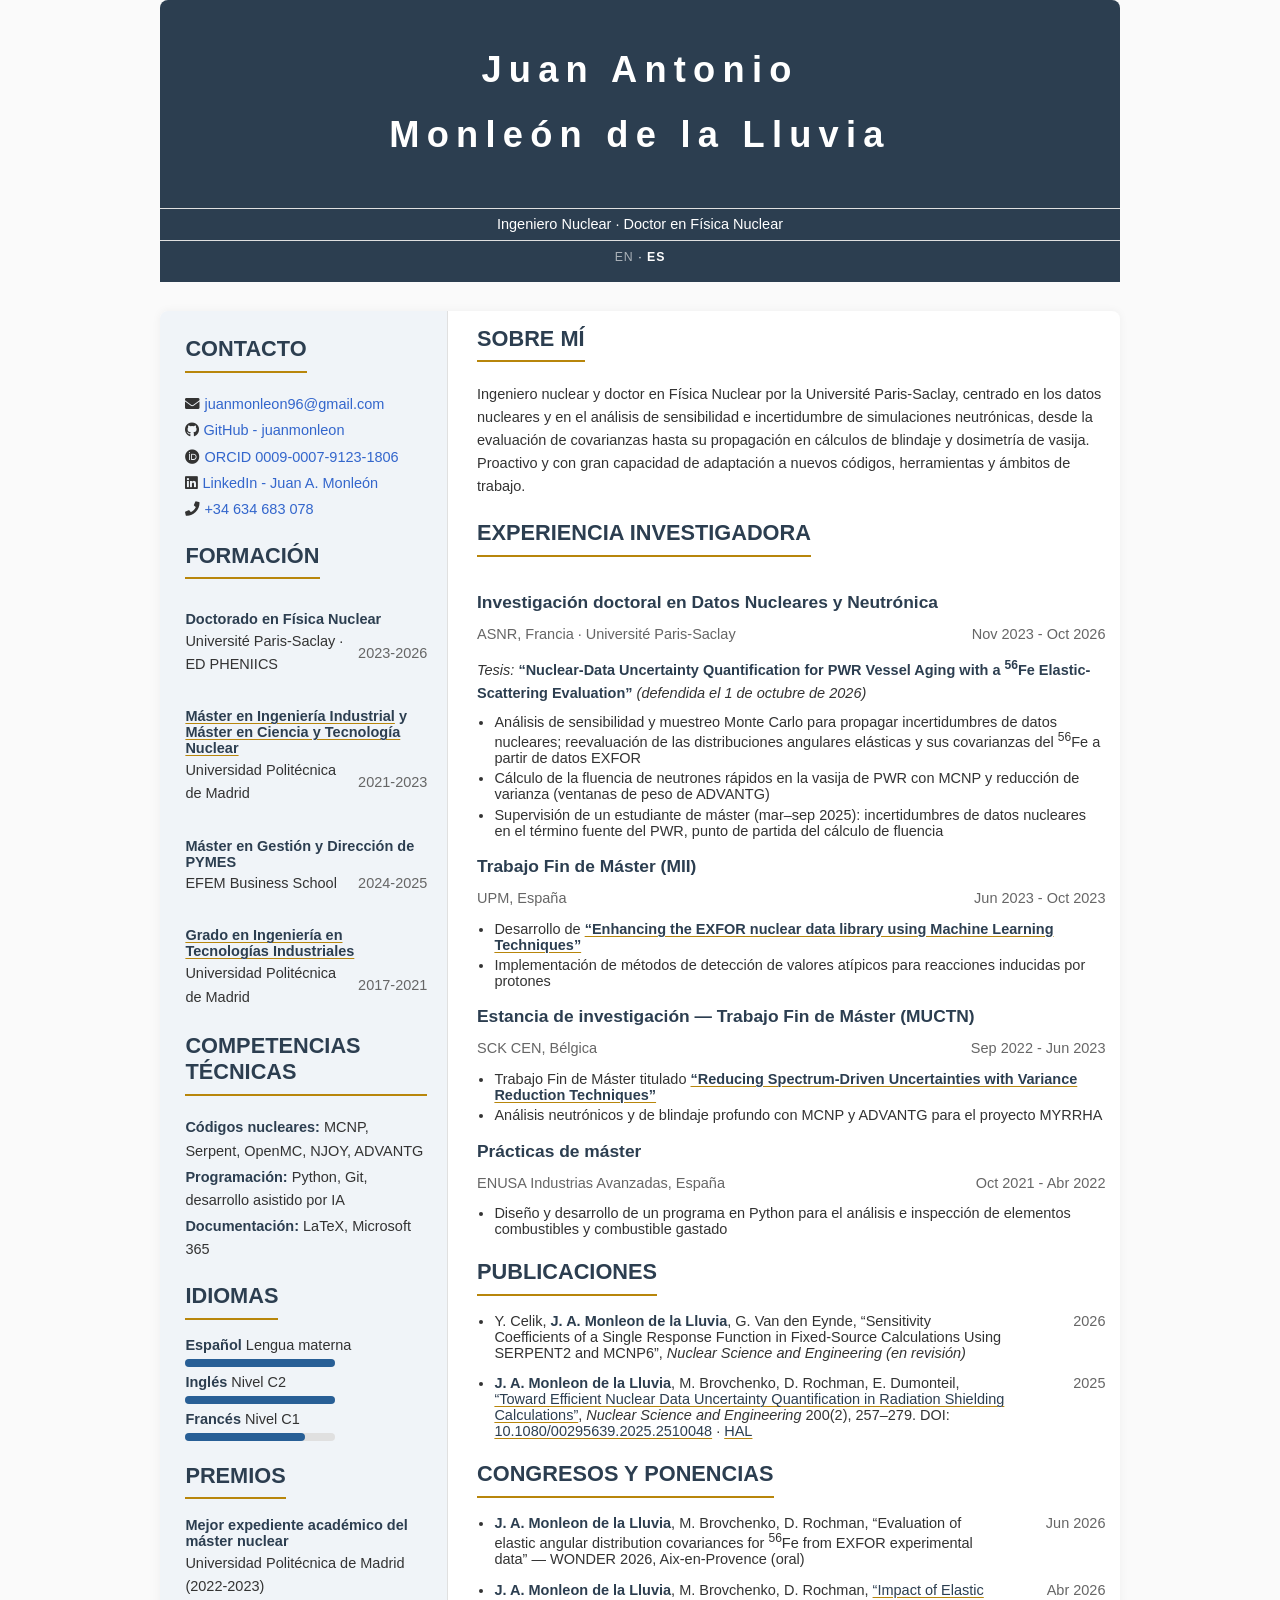
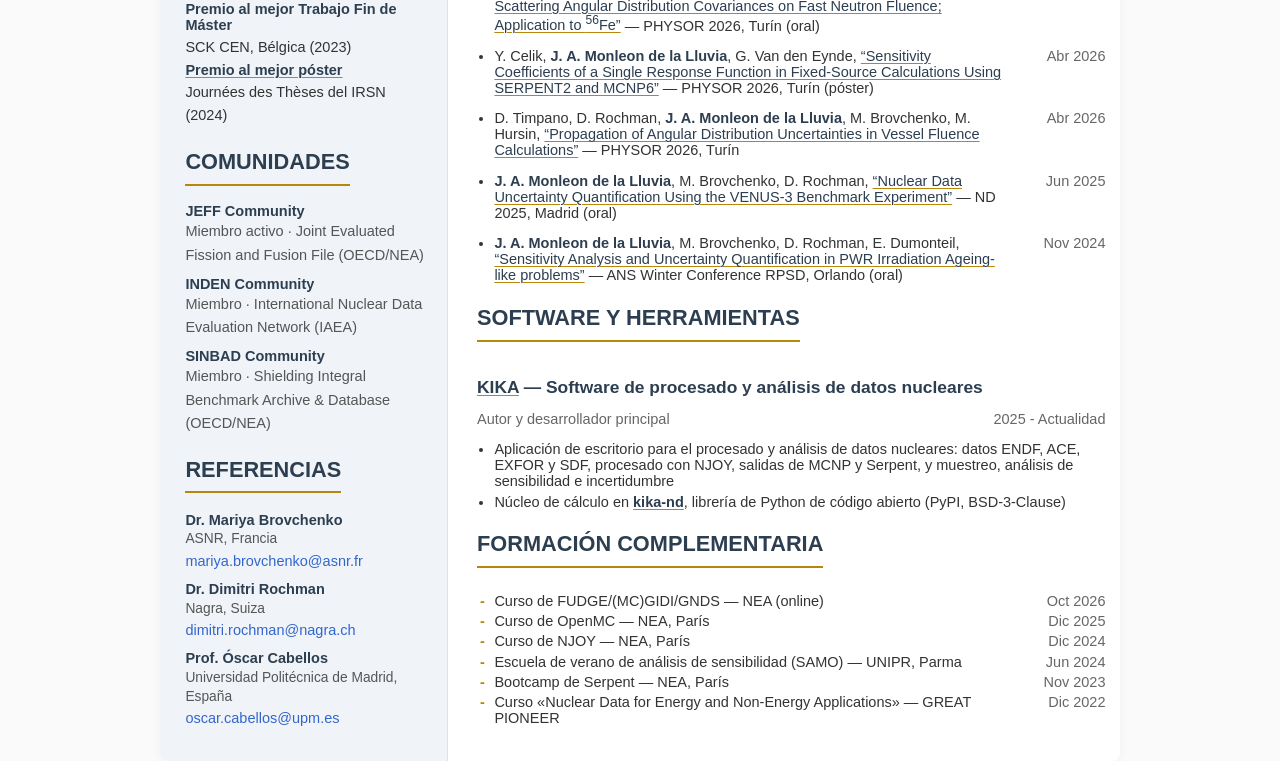
==== commit 0f8e9e32: "Highlight PWR vessel fluence and source-term work in the thesis entry Co-Authored-By: Claude Opus 5." ====
--- a/index.es.html
+++ b/index.es.html
@@ -91,7 +91,7 @@
 					<h2>COMPETENCIAS TÉCNICAS</h2>
 					<div class="skills-list">
 						<p><strong>Códigos nucleares:</strong> MCNP, Serpent, OpenMC, NJOY, ADVANTG</p>
-						<p><strong>Programación:</strong> Python, Git, asistentes de IA (Claude Code)</p>
+						<p><strong>Programación:</strong> Python, Git, desarrollo asistido por IA</p>
 						<p><strong>Documentación:</strong> LaTeX, Microsoft 365</p>
 					</div>
 				</section>
@@ -186,8 +186,8 @@
 						<p class="thesis-title"><em>Tesis:</em> <strong>&ldquo;Nuclear-Data Uncertainty Quantification for PWR Vessel Aging with a <sup>56</sup>Fe Elastic-Scattering Evaluation&rdquo;</strong> <em>(defendida el 1 de octubre de 2026)</em></p>
 						<ul>
 							<li>Análisis de sensibilidad y muestreo Monte Carlo para propagar incertidumbres de datos nucleares; reevaluación de las distribuciones angulares elásticas y sus covarianzas del <sup>56</sup>Fe a partir de datos EXFOR</li>
-							<li>Aplicación de técnicas de reducción de varianza (ventanas de peso con ADVANTG) para mejorar la eficiencia en cálculos de blindaje de penetración profunda</li>
-							<li>Supervisión de un estudiante de máster (mar–sep 2025) en cuantificación de incertidumbres de datos nucleares en cálculos de término fuente de PWR</li>
+							<li>Cálculo de la fluencia de neutrones rápidos en la vasija de PWR con MCNP y reducción de varianza (ventanas de peso de ADVANTG)</li>
+							<li>Supervisión de un estudiante de máster (mar–sep 2025): incertidumbres de datos nucleares en el término fuente del PWR, punto de partida del cálculo de fluencia</li>
 						</ul>
 
 						<h3>Trabajo Fin de Máster (MII)</h3>
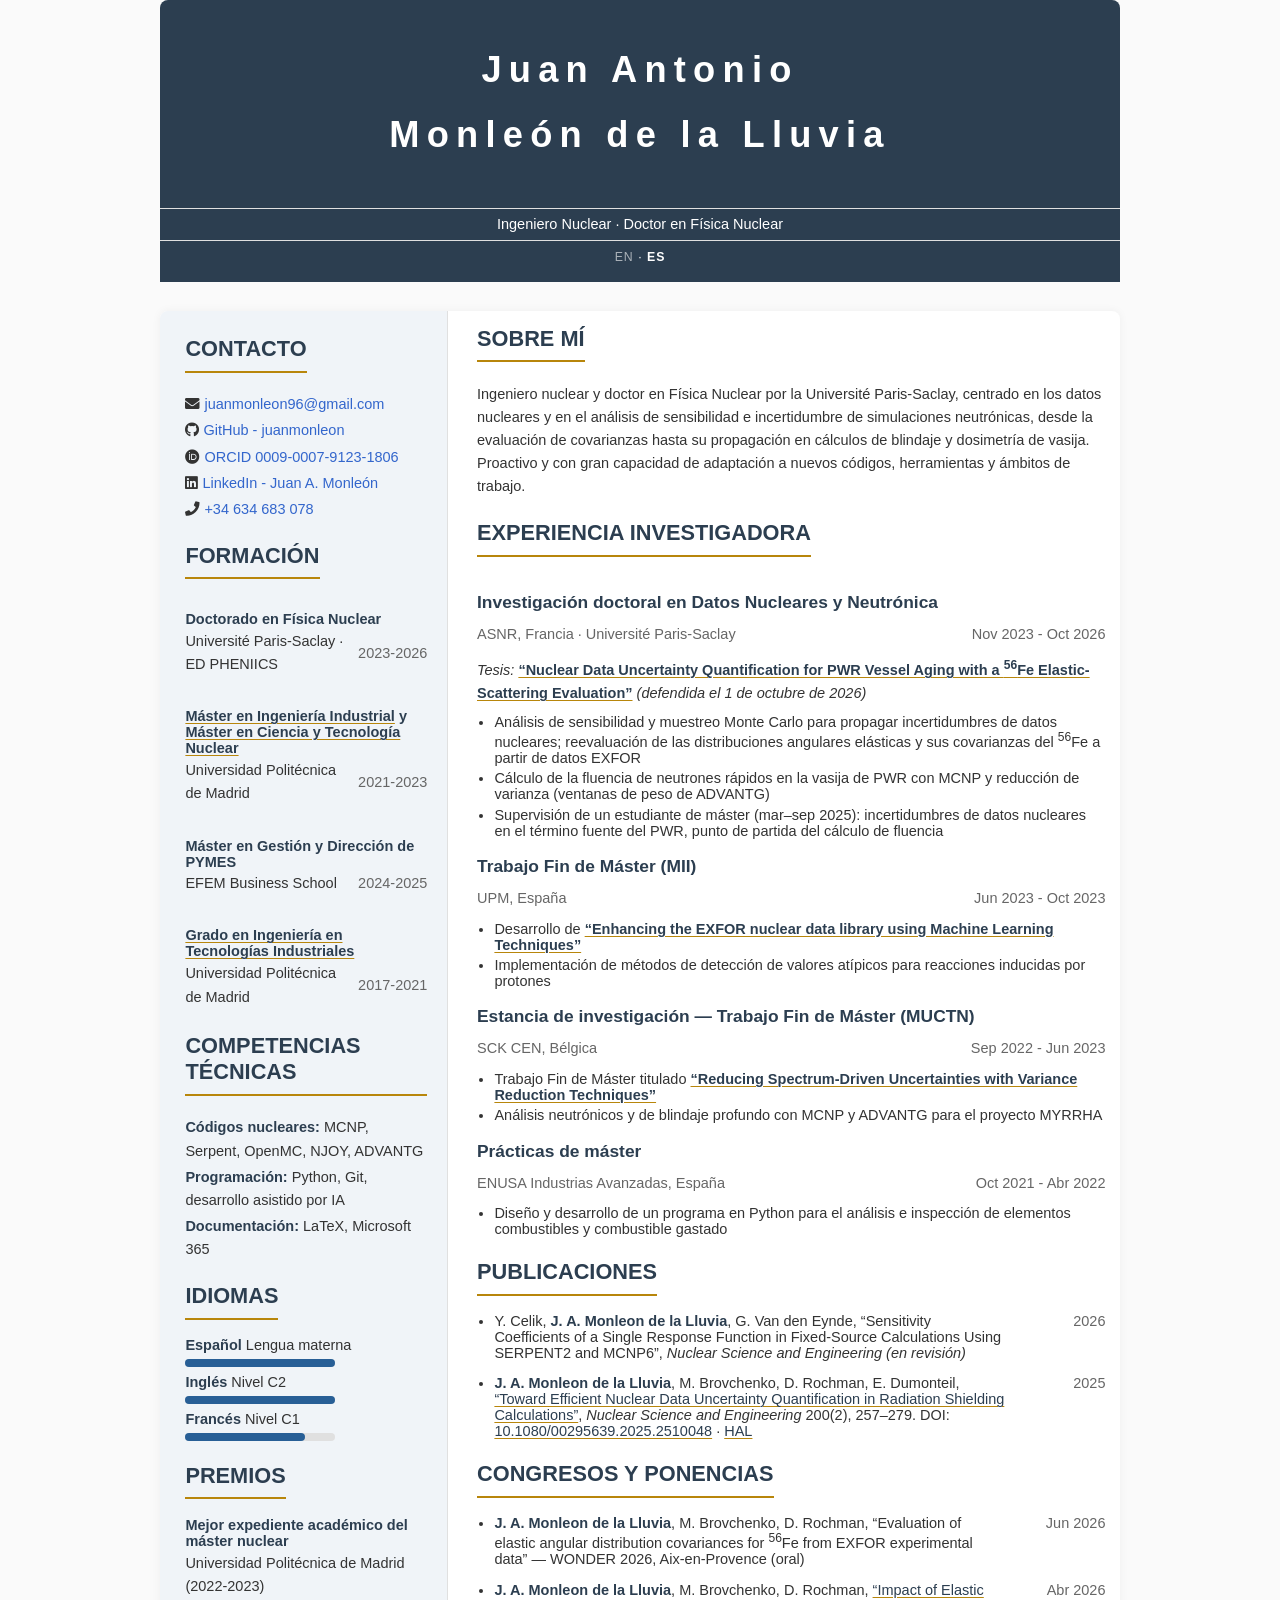
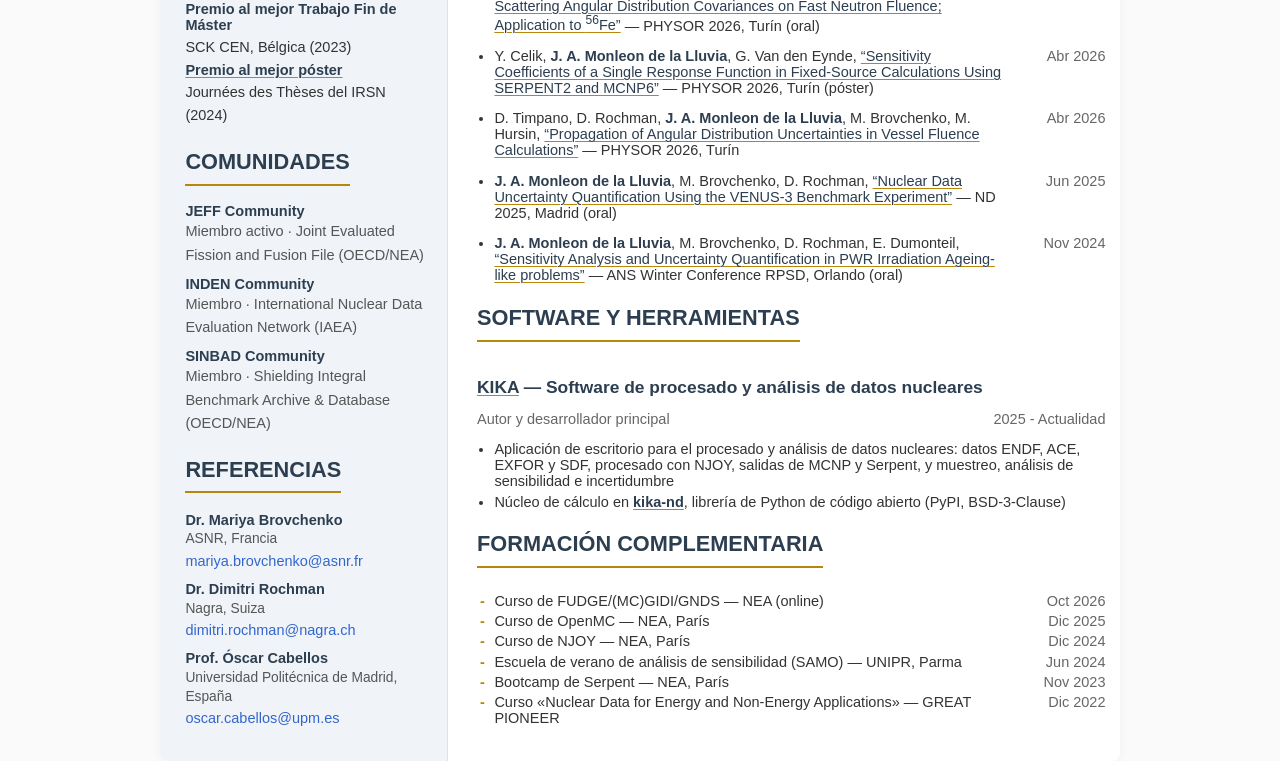
==== commit 1285bf38: "Add the final PhD thesis and link it from the CV The thesis title now matches the official cover (no" ====
--- a/index.es.html
+++ b/index.es.html
@@ -183,7 +183,7 @@
 							<span class="institution-name">ASNR, Francia &middot; Universit&eacute; Paris-Saclay</span>
 							<span class="institution-date">Nov 2023 - Oct 2026</span>
 						</div>
-						<p class="thesis-title"><em>Tesis:</em> <strong>&ldquo;Nuclear-Data Uncertainty Quantification for PWR Vessel Aging with a <sup>56</sup>Fe Elastic-Scattering Evaluation&rdquo;</strong> <em>(defendida el 1 de octubre de 2026)</em></p>
+						<p class="thesis-title"><em>Tesis:</em> <strong><a href="files/Monleon_2026_PhD_Thesis_Paris-Saclay.pdf" target="_blank" class="publication-link">&ldquo;Nuclear Data Uncertainty Quantification for PWR Vessel Aging with a <sup>56</sup>Fe Elastic-Scattering Evaluation&rdquo;</a></strong> <em>(defendida el 1 de octubre de 2026)</em></p>
 						<ul>
 							<li>Análisis de sensibilidad y muestreo Monte Carlo para propagar incertidumbres de datos nucleares; reevaluación de las distribuciones angulares elásticas y sus covarianzas del <sup>56</sup>Fe a partir de datos EXFOR</li>
 							<li>Cálculo de la fluencia de neutrones rápidos en la vasija de PWR con MCNP y reducción de varianza (ventanas de peso de ADVANTG)</li>
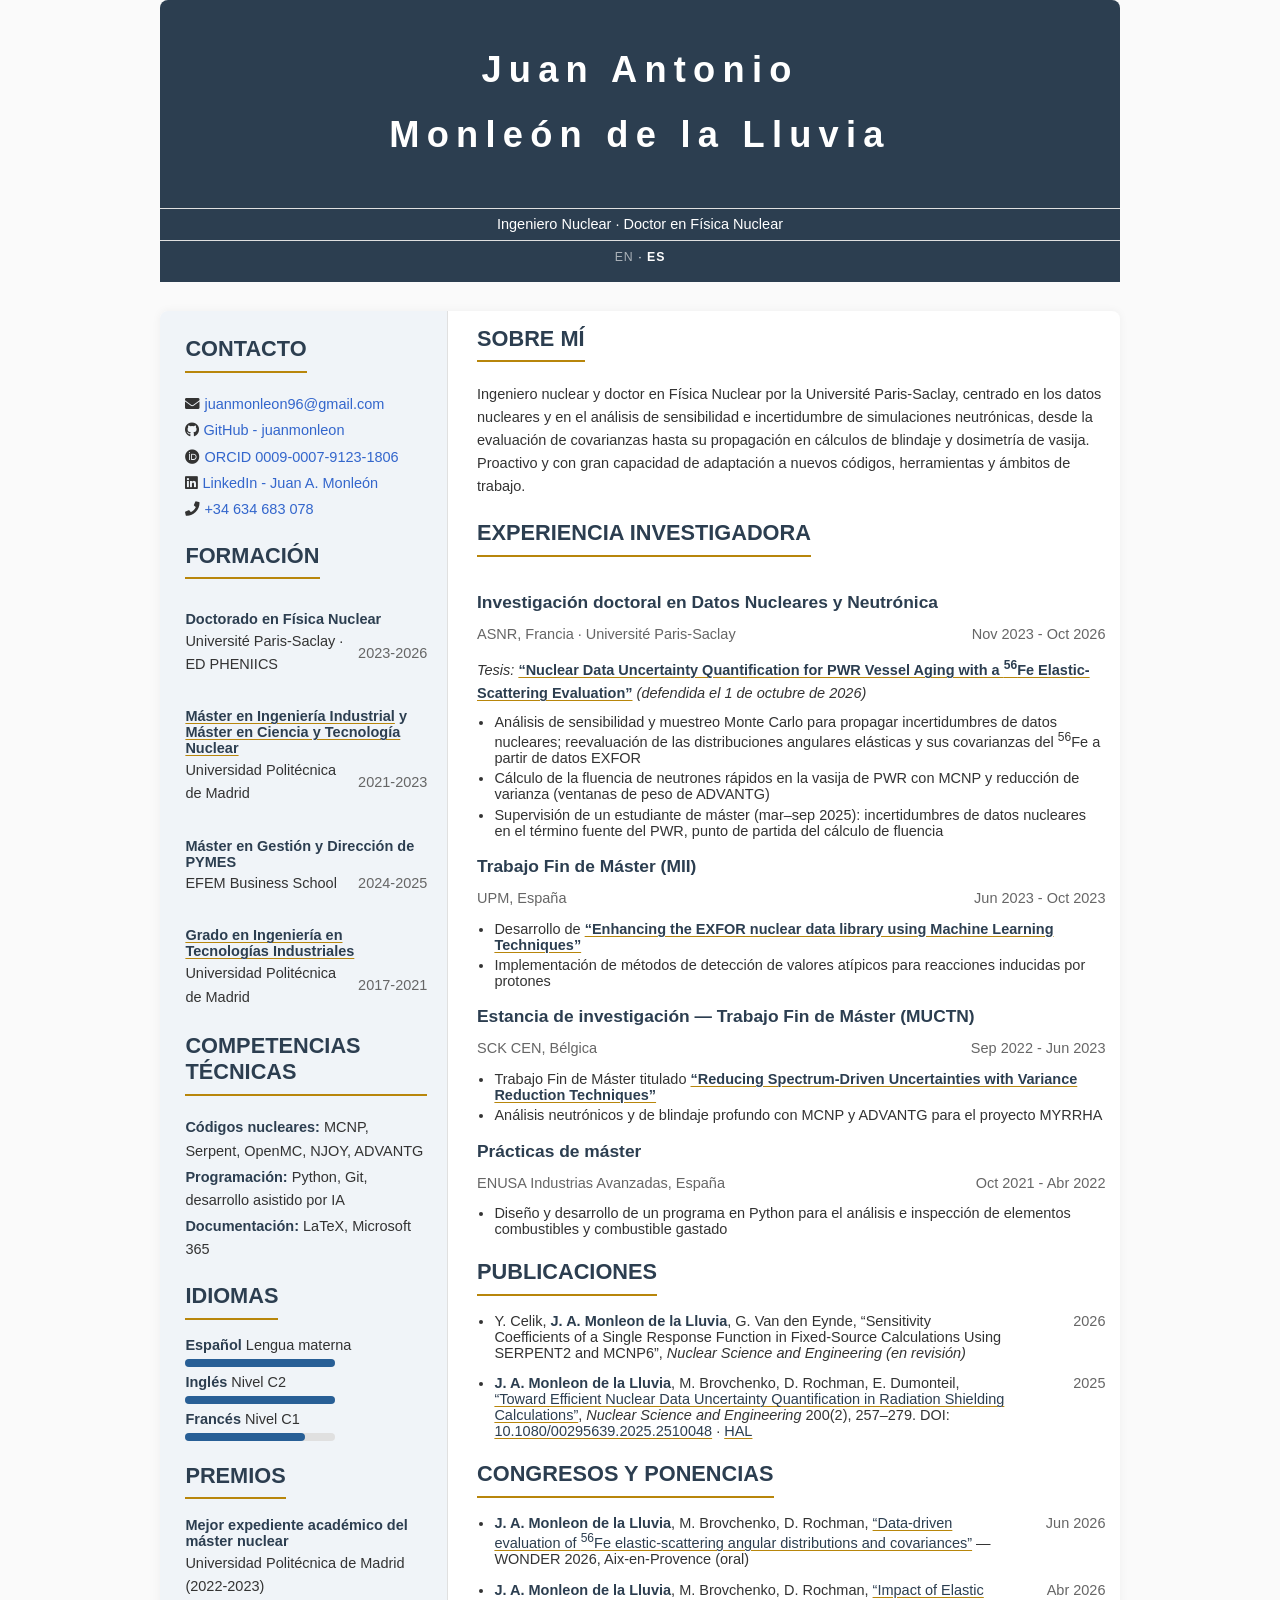
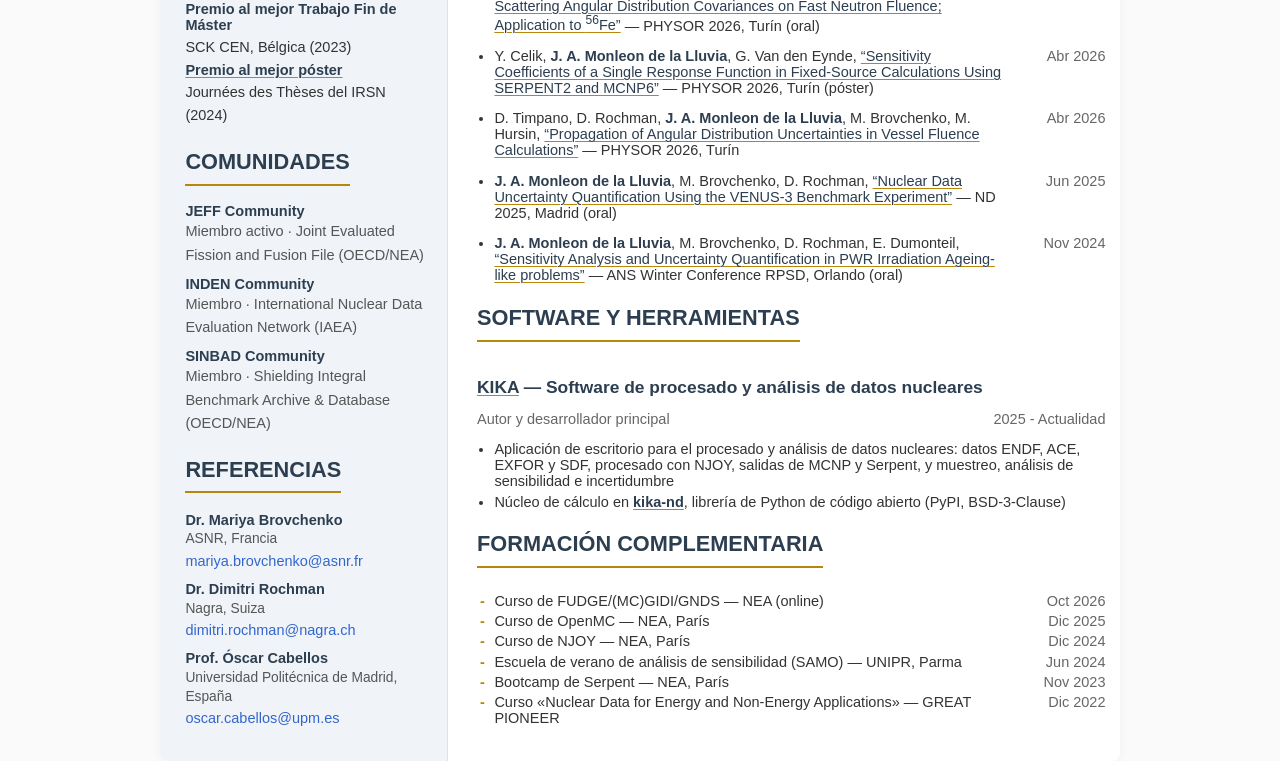
==== commit 754bc147: "Add the WONDER 2026 proceedings paper and link it from the CV Co-Authored-By: Claude Opus 5.5 <norep" ====
--- a/index.es.html
+++ b/index.es.html
@@ -250,7 +250,7 @@
                             <li>
                                 <div class="publication-item">
                                     <div class="publication-content">
-                                        <strong>J. A. Monleon de la Lluvia</strong>, M. Brovchenko, D. Rochman, &ldquo;Evaluation of elastic angular distribution covariances for <sup>56</sup>Fe from EXFOR experimental data&rdquo; — WONDER 2026, Aix-en-Provence (oral)
+                                        <strong>J. A. Monleon de la Lluvia</strong>, M. Brovchenko, D. Rochman, <a href="files/Monleon_2026_WONDER_56Fe-elastic-evaluation.pdf" target="_blank" class="publication-link">&ldquo;Data-driven evaluation of <sup>56</sup>Fe elastic-scattering angular distributions and covariances&rdquo;</a> — WONDER 2026, Aix-en-Provence (oral)
                                     </div>
                                     <span class="publication-date">Jun 2026</span>
                                 </div>
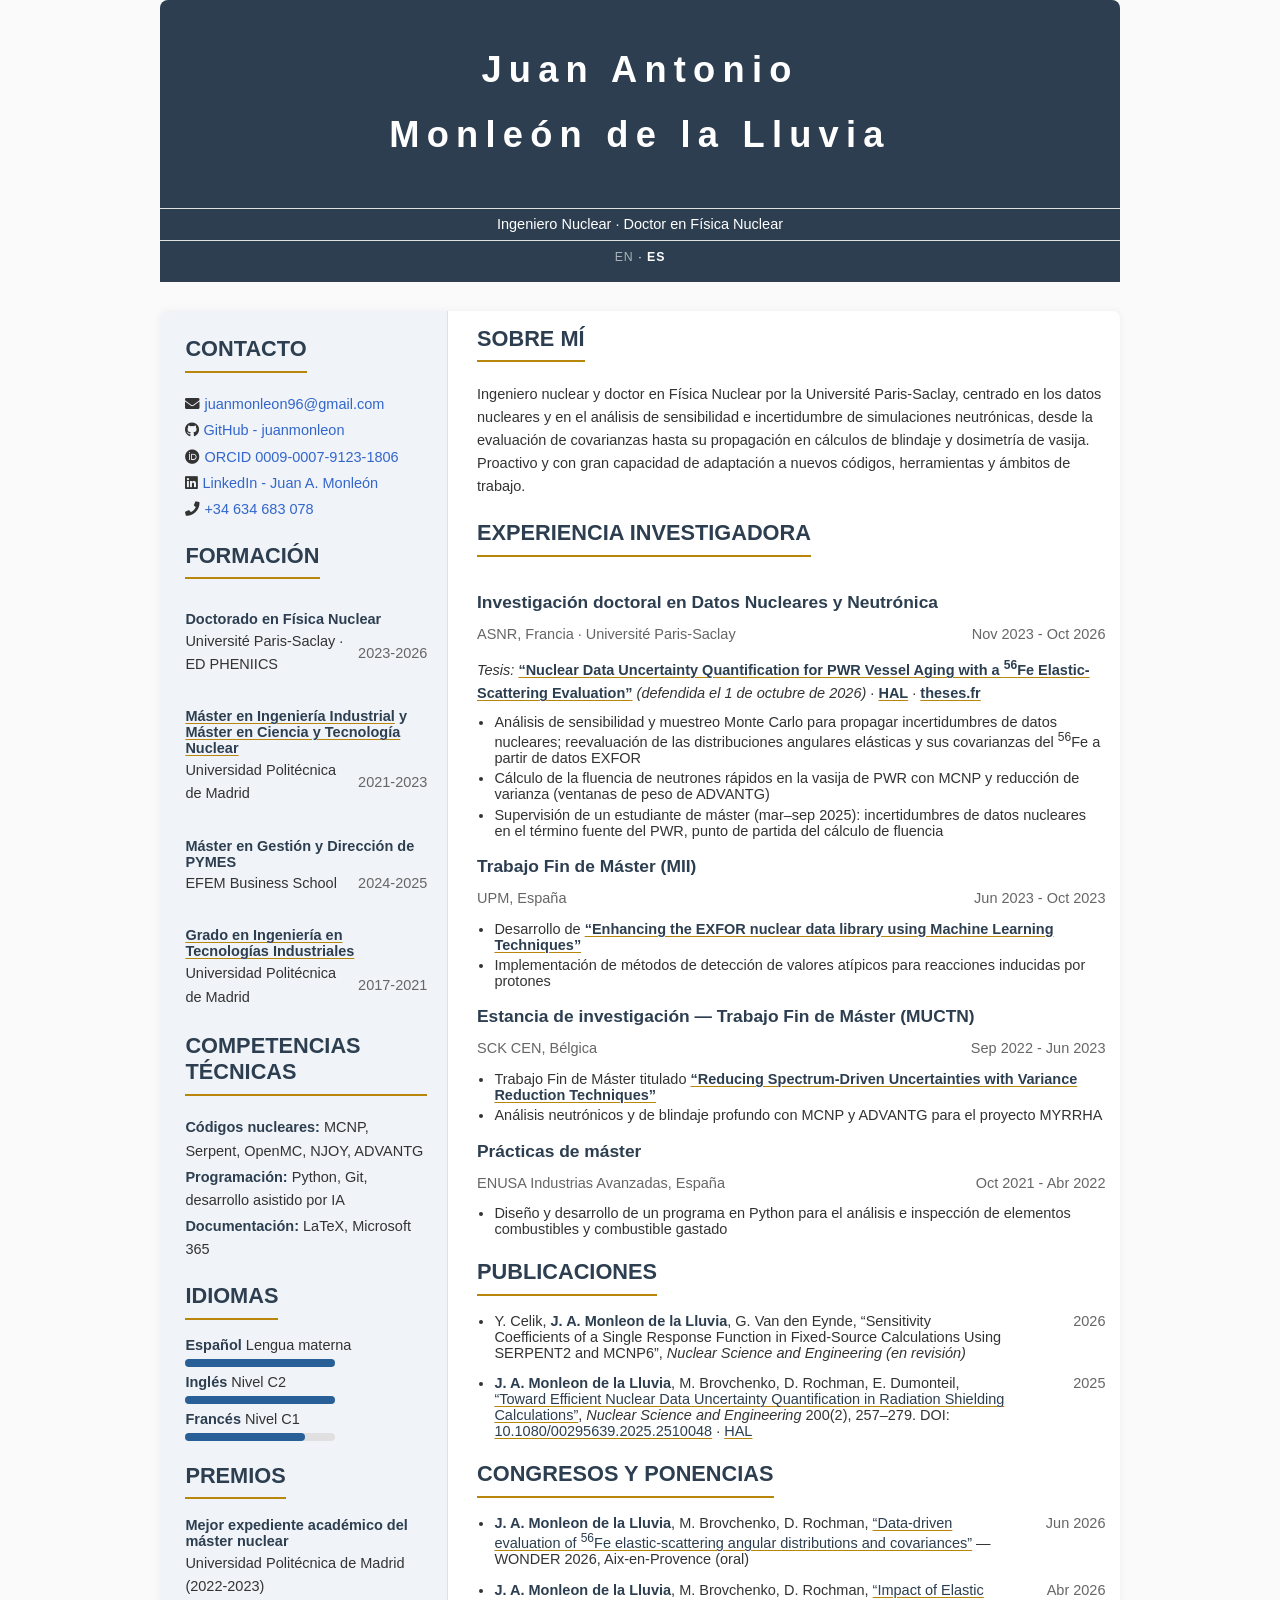
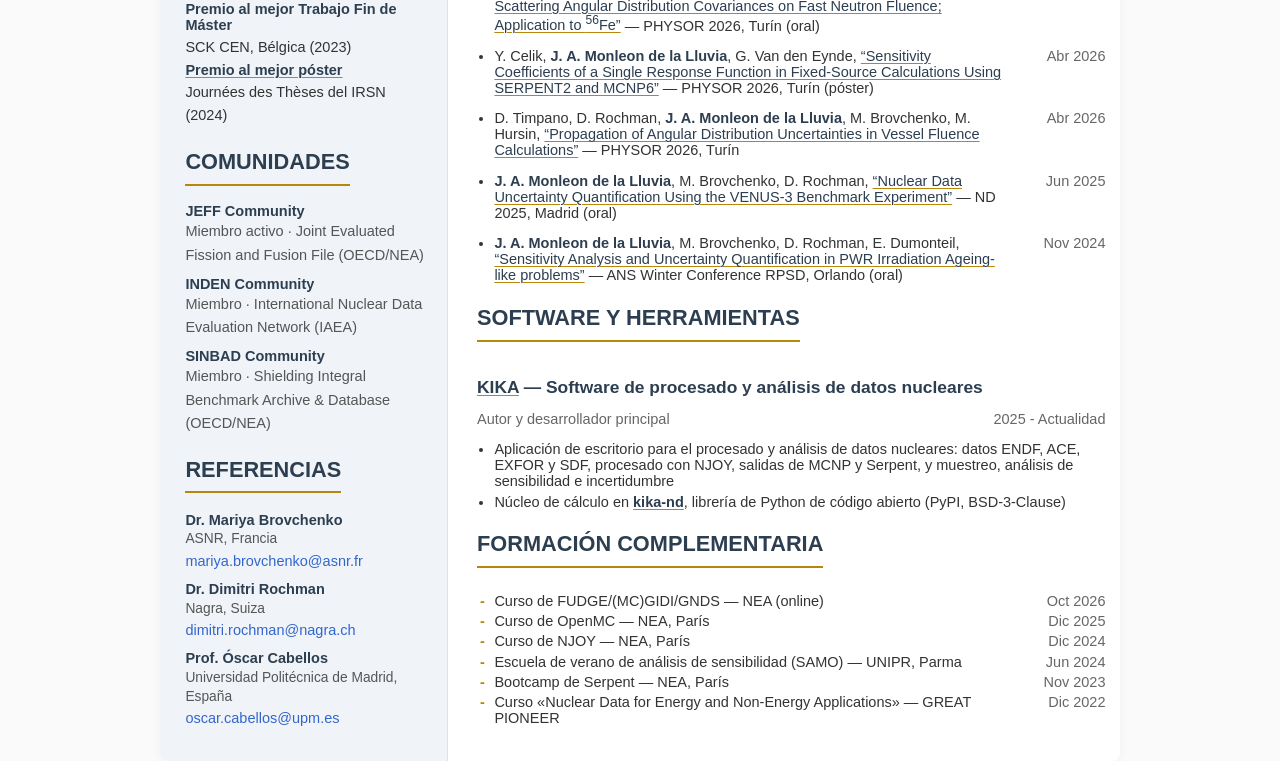
==== commit 98f18090: "Link the published PhD thesis on HAL and theses.fr from the CV" ====
--- a/index.es.html
+++ b/index.es.html
@@ -183,7 +183,7 @@
 							<span class="institution-name">ASNR, Francia &middot; Universit&eacute; Paris-Saclay</span>
 							<span class="institution-date">Nov 2023 - Oct 2026</span>
 						</div>
-						<p class="thesis-title"><em>Tesis:</em> <strong><a href="files/Monleon_2026_PhD_Thesis_Paris-Saclay.pdf" target="_blank" class="publication-link">&ldquo;Nuclear Data Uncertainty Quantification for PWR Vessel Aging with a <sup>56</sup>Fe Elastic-Scattering Evaluation&rdquo;</a></strong> <em>(defendida el 1 de octubre de 2026)</em></p>
+						<p class="thesis-title"><em>Tesis:</em> <strong><a href="files/Monleon_2026_PhD_Thesis_Paris-Saclay.pdf" target="_blank" class="publication-link">&ldquo;Nuclear Data Uncertainty Quantification for PWR Vessel Aging with a <sup>56</sup>Fe Elastic-Scattering Evaluation&rdquo;</a></strong> <em>(defendida el 1 de octubre de 2026)</em> · <a href="https://theses.hal.science/tel-05879702" target="_blank" class="publication-link">HAL</a> · <a href="https://theses.fr/2026UPASP088" target="_blank" class="publication-link">theses.fr</a></p>
 						<ul>
 							<li>Análisis de sensibilidad y muestreo Monte Carlo para propagar incertidumbres de datos nucleares; reevaluación de las distribuciones angulares elásticas y sus covarianzas del <sup>56</sup>Fe a partir de datos EXFOR</li>
 							<li>Cálculo de la fluencia de neutrones rápidos en la vasija de PWR con MCNP y reducción de varianza (ventanas de peso de ADVANTG)</li>
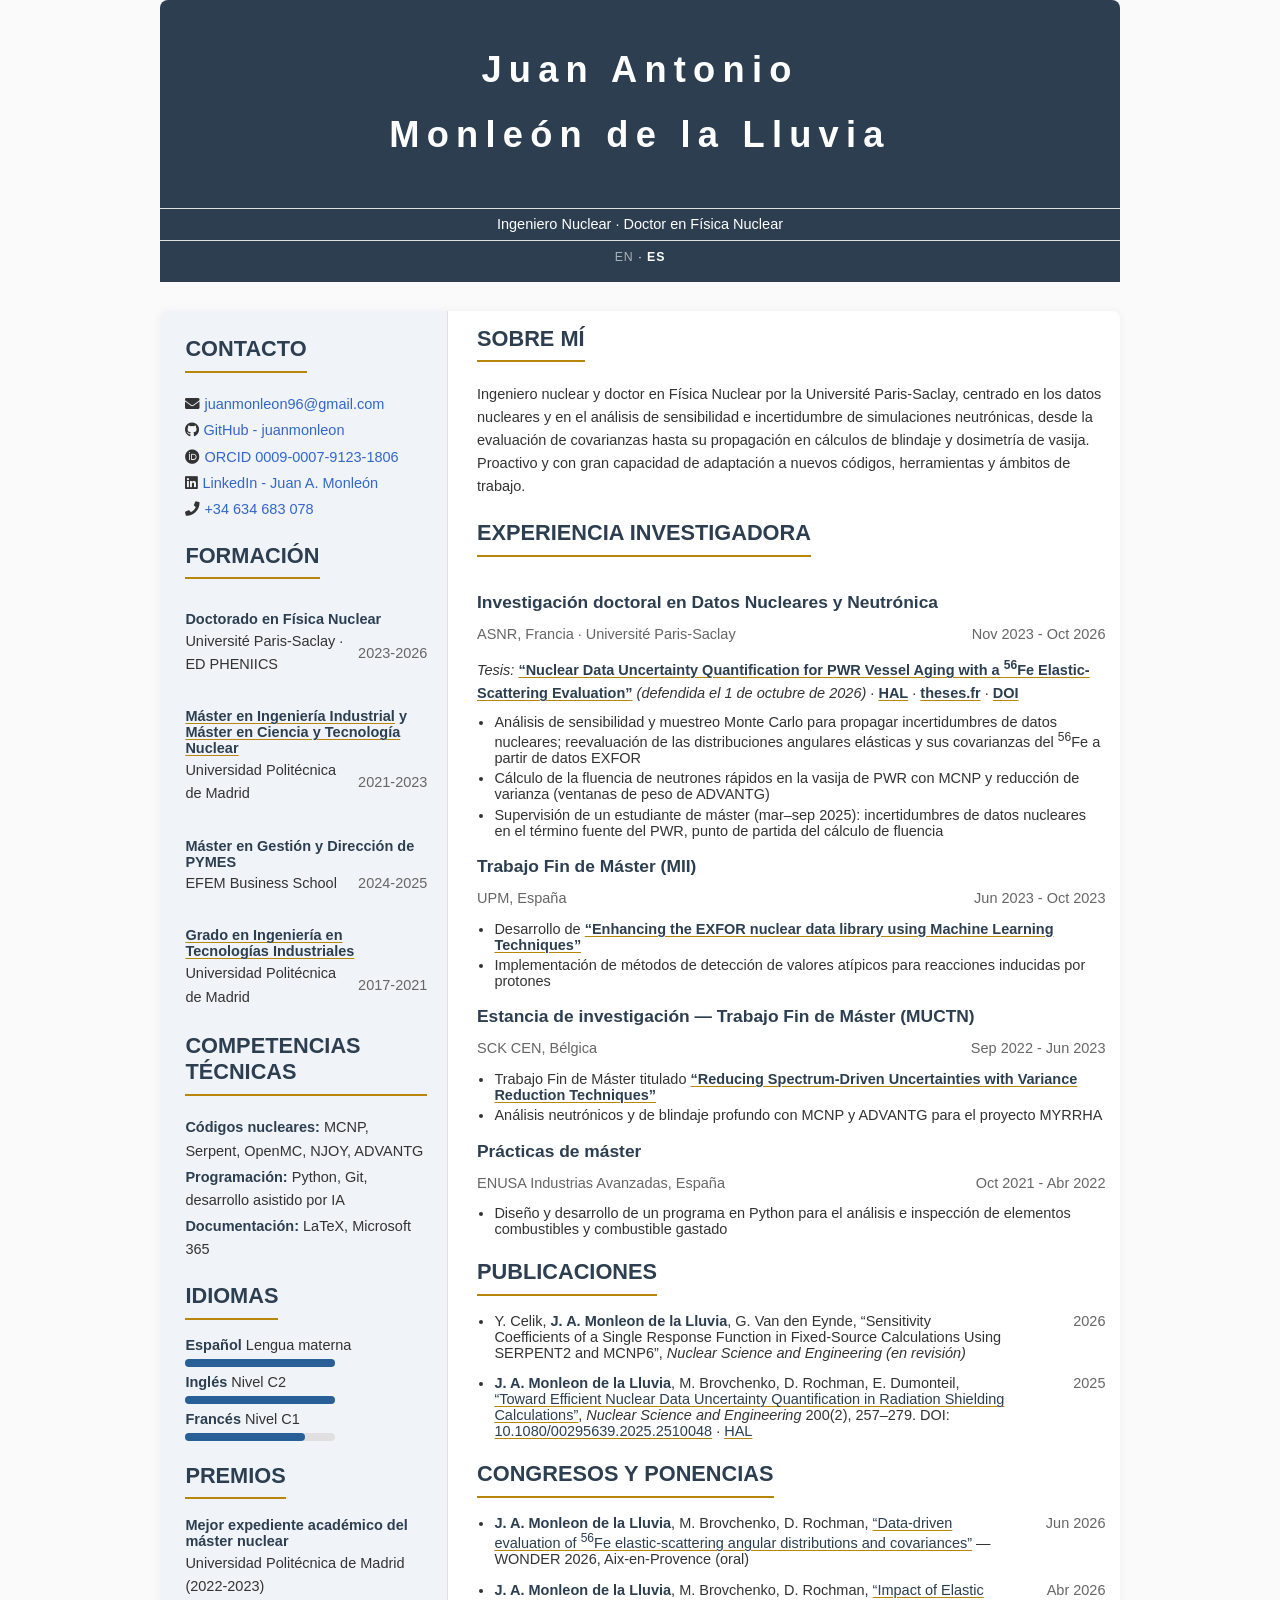
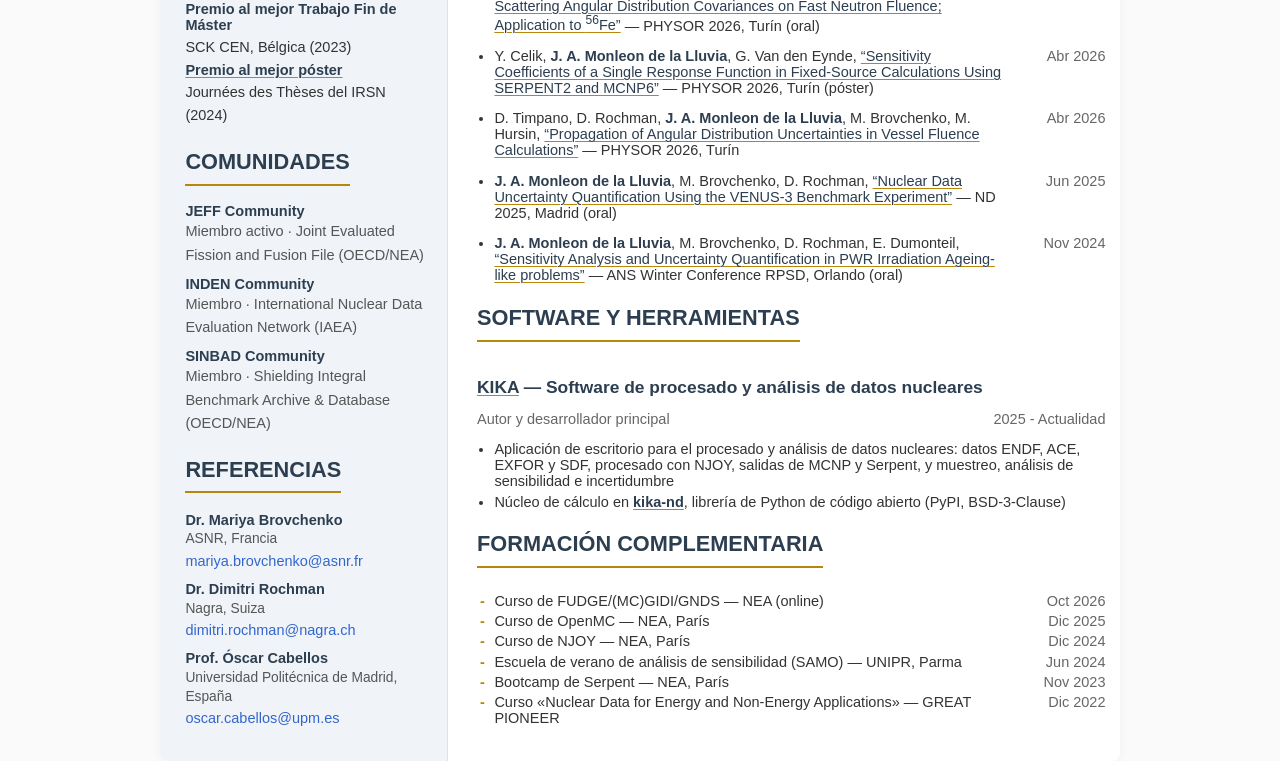
==== commit 2f50d293: "Add the DOI of the PhD thesis to the CV" ====
--- a/index.es.html
+++ b/index.es.html
@@ -183,7 +183,7 @@
 							<span class="institution-name">ASNR, Francia &middot; Universit&eacute; Paris-Saclay</span>
 							<span class="institution-date">Nov 2023 - Oct 2026</span>
 						</div>
-						<p class="thesis-title"><em>Tesis:</em> <strong><a href="files/Monleon_2026_PhD_Thesis_Paris-Saclay.pdf" target="_blank" class="publication-link">&ldquo;Nuclear Data Uncertainty Quantification for PWR Vessel Aging with a <sup>56</sup>Fe Elastic-Scattering Evaluation&rdquo;</a></strong> <em>(defendida el 1 de octubre de 2026)</em> · <a href="https://theses.hal.science/tel-05879702" target="_blank" class="publication-link">HAL</a> · <a href="https://theses.fr/2026UPASP088" target="_blank" class="publication-link">theses.fr</a></p>
+						<p class="thesis-title"><em>Tesis:</em> <strong><a href="files/Monleon_2026_PhD_Thesis_Paris-Saclay.pdf" target="_blank" class="publication-link">&ldquo;Nuclear Data Uncertainty Quantification for PWR Vessel Aging with a <sup>56</sup>Fe Elastic-Scattering Evaluation&rdquo;</a></strong> <em>(defendida el 1 de octubre de 2026)</em> · <a href="https://theses.hal.science/tel-05879702" target="_blank" class="publication-link">HAL</a> · <a href="https://theses.fr/2026UPASP088" target="_blank" class="publication-link">theses.fr</a> · <a href="https://doi.org/10.70675/21a2d4d6z9e54z4738z8061zefa743ad9a36" target="_blank" class="publication-link">DOI</a></p>
 						<ul>
 							<li>Análisis de sensibilidad y muestreo Monte Carlo para propagar incertidumbres de datos nucleares; reevaluación de las distribuciones angulares elásticas y sus covarianzas del <sup>56</sup>Fe a partir de datos EXFOR</li>
 							<li>Cálculo de la fluencia de neutrones rápidos en la vasija de PWR con MCNP y reducción de varianza (ventanas de peso de ADVANTG)</li>
